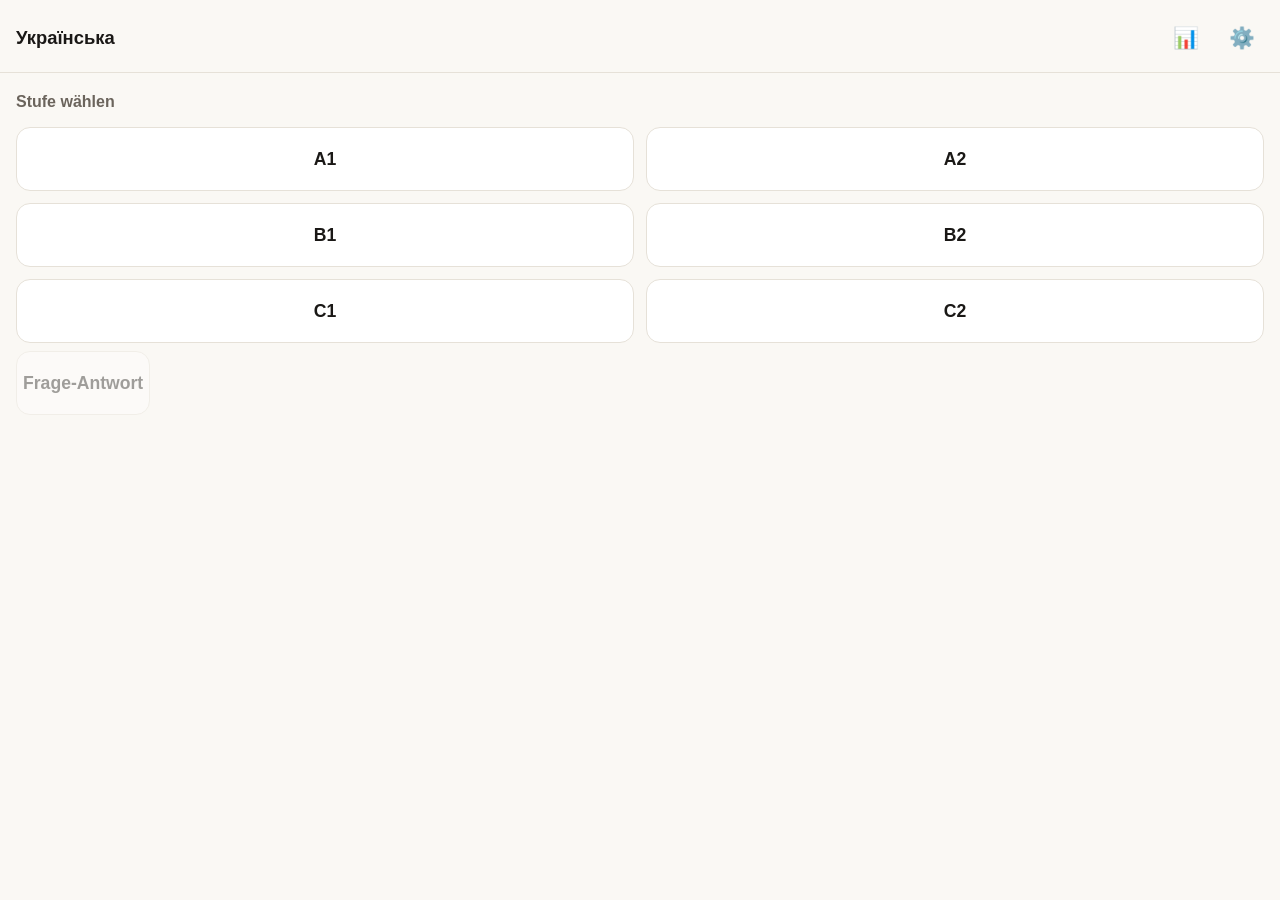
==== index.html @ b8b54b10 "Implement SPEC.md v1: PWA shell, reader, quiz, stats, sync, and 2 A1 texts Vanilla ES-module app per" ====
<!doctype html>
<html lang="de">
<head>
  <meta charset="utf-8" />
  <meta name="viewport" content="width=device-width, initial-scale=1, viewport-fit=cover" />
  <title>Українська – Lese-App</title>
  <meta name="description" content="Ukrainisch lesen und lernen lernen: Texte, Vokabel-Overlay und Statistik." />
  <link rel="manifest" href="manifest.webmanifest" />
  <link rel="icon" href="icons/icon.svg" type="image/svg+xml" />
  <link rel="apple-touch-icon" href="icons/icon-180.png" />
  <meta name="theme-color" media="(prefers-color-scheme: light)" content="#faf8f4" />
  <meta name="theme-color" media="(prefers-color-scheme: dark)" content="#1a1816" />
  <link rel="stylesheet" href="styles.css" />
</head>
<body>
  <div id="app"></div>
  <script type="module" src="js/app.js"></script>
</body>
</html>
---- styles.css ----
:root {
  --bg: #faf8f4;
  --surface: #ffffff;
  --text: #1a1816;
  --text-muted: #6b645c;
  --accent: #2f6b4f;
  --accent-contrast: #ffffff;
  --border: #e6e1d8;
  --wrong: #b3453c;
  --correct: #2f6b4f;
  --font-serif: "Iowan Old Style", "Palatino Linotype", Georgia, "Times New Roman", serif;
  --font-sans: -apple-system, BlinkMacSystemFont, "Segoe UI", Roboto, sans-serif;
}

@media (prefers-color-scheme: dark) {
  :root {
    --bg: #1a1816;
    --surface: #24211e;
    --text: #f0ece4;
    --text-muted: #a89f92;
    --accent: #5fae86;
    --accent-contrast: #0e1a14;
    --border: #3a3530;
    --wrong: #e08279;
    --correct: #5fae86;
  }
}

* { box-sizing: border-box; }

html, body {
  margin: 0;
  height: 100%;
  background: var(--bg);
  color: var(--text);
  font-family: var(--font-sans);
  -webkit-tap-highlight-color: transparent;
}

#app {
  min-height: 100dvh;
  display: flex;
  flex-direction: column;
  padding-bottom: env(safe-area-inset-bottom);
}

.topbar {
  display: flex;
  align-items: center;
  gap: 12px;
  padding: 16px calc(16px + env(safe-area-inset-left)) 12px calc(16px + env(safe-area-inset-right));
  border-bottom: 1px solid var(--border);
}
.topbar h1 { font-size: 1.15rem; margin: 0; flex: 1; }

.icon-btn {
  background: none;
  border: none;
  font-size: 1.3rem;
  padding: 8px;
  min-width: 44px;
  min-height: 44px;
  cursor: pointer;
  color: var(--text);
}

main {
  flex: 1;
  padding: 16px calc(16px + env(safe-area-inset-right)) 24px calc(16px + env(safe-area-inset-left));
}

h2 { font-size: 1rem; color: var(--text-muted); font-weight: 600; margin: 4px 0 16px; }

.level-grid {
  display: grid;
  grid-template-columns: repeat(2, 1fr);
  gap: 12px;
}
.level-btn, .menu-btn {
  min-height: 64px;
  border-radius: 14px;
  border: 1px solid var(--border);
  background: var(--surface);
  color: var(--text);
  font-size: 1.1rem;
  font-weight: 600;
  cursor: pointer;
}
.menu-btn { grid-column: 1 / -1; margin-top: 8px; }
.menu-btn:disabled { opacity: 0.4; cursor: default; }

.toggle {
  display: flex;
  align-items: center;
  gap: 8px;
  margin-bottom: 16px;
  color: var(--text-muted);
}
.toggle input { width: 20px; height: 20px; }

.chip-grid { display: flex; flex-wrap: wrap; gap: 10px; }
.chip {
  min-height: 44px;
  padding: 0 18px;
  border-radius: 22px;
  border: 1px solid var(--border);
  background: var(--surface);
  color: var(--text);
  font-size: 1rem;
  cursor: pointer;
}
.empty { color: var(--text-muted); }

.reader-text {
  font-family: var(--font-serif);
  font-size: 1.25rem;
  line-height: 2.1;
}
.reader-text p { margin: 0 0 1em; }

.token {
  position: relative;
  cursor: pointer;
  border-bottom: 1.5px dotted var(--accent);
  padding: 2px 1px;
}
.token-open { background: color-mix(in srgb, var(--accent) 12%, transparent); border-radius: 4px; }

.token-overlay {
  position: absolute;
  left: 0;
  bottom: 100%;
  margin-bottom: 6px;
  background: var(--surface);
  border: 1px solid var(--border);
  border-radius: 10px;
  padding: 8px 12px;
  min-width: 160px;
  box-shadow: 0 4px 16px rgba(0,0,0,0.15);
  font-family: var(--font-sans);
  font-size: 0.85rem;
  display: flex;
  flex-direction: column;
  gap: 2px;
  z-index: 10;
  white-space: normal;
}
.ov-accent { font-family: var(--font-serif); font-size: 1rem; color: var(--accent); }
.ov-gloss { font-weight: 600; }
.ov-morph { color: var(--text-muted); font-size: 0.78rem; }

.reader-footer {
  position: sticky;
  bottom: 0;
  padding: 12px 16px calc(12px + env(safe-area-inset-bottom));
  background: var(--bg);
  border-top: 1px solid var(--border);
}

.primary-btn {
  width: 100%;
  min-height: 50px;
  border-radius: 12px;
  border: none;
  background: var(--accent);
  color: var(--accent-contrast);
  font-size: 1.05rem;
  font-weight: 600;
  cursor: pointer;
}
.secondary-btn {
  width: 100%;
  min-height: 50px;
  border-radius: 12px;
  border: 1px solid var(--border);
  background: var(--surface);
  color: var(--text);
  font-size: 1rem;
  cursor: pointer;
  margin-bottom: 12px;
}

.quiz-prompt { margin-bottom: 20px; }
.quiz-counter { color: var(--text-muted); font-size: 0.85rem; margin-bottom: 12px; }
.quiz-options { display: flex; flex-direction: column; gap: 10px; }
.quiz-option {
  min-height: 50px;
  border-radius: 12px;
  border: 1px solid var(--border);
  background: var(--surface);
  color: var(--text);
  font-size: 1rem;
  cursor: pointer;
  padding: 0 16px;
  text-align: left;
}
.quiz-option.correct { border-color: var(--correct); background: color-mix(in srgb, var(--correct) 15%, var(--surface)); }
.quiz-option.wrong { border-color: var(--wrong); background: color-mix(in srgb, var(--wrong) 15%, var(--surface)); }

.result p { font-size: 1.1rem; }
.result .hint { color: var(--text-muted); font-size: 0.9rem; }

.level-tabs { display: flex; gap: 6px; flex-wrap: wrap; margin-bottom: 16px; }
.tab {
  min-height: 40px;
  padding: 0 14px;
  border-radius: 10px;
  border: 1px solid var(--border);
  background: var(--surface);
  color: var(--text-muted);
  cursor: pointer;
}
.tab.active { color: var(--accent-contrast); background: var(--accent); border-color: var(--accent); }

.chart { margin-bottom: 24px; }
.chart h3 { font-size: 0.9rem; color: var(--text-muted); margin: 0 0 8px; }
.chart-scroll { overflow-x: auto; }
.chart-svg { display: block; }
.chart-line { fill: none; stroke: var(--accent); stroke-width: 2; }
.chart-dot { fill: var(--accent); }
.stats-empty { color: var(--text-muted); }

.settings label { display: block; margin-bottom: 16px; font-size: 0.9rem; color: var(--text-muted); }
.settings input[type="text"], .settings input[type="password"] {
  display: block;
  width: 100%;
  min-height: 44px;
  margin-top: 6px;
  padding: 0 12px;
  border-radius: 10px;
  border: 1px solid var(--border);
  background: var(--surface);
  color: var(--text);
  font-size: 1rem;
}
.settings h2 { margin-top: 24px; }
.settings .hint { color: var(--text-muted); font-size: 0.85rem; }
.settings .error { color: var(--wrong); font-size: 0.85rem; }
.file-label { cursor: pointer; }

.update-banner {
  position: fixed;
  bottom: 16px;
  left: 50%;
  transform: translateX(-50%);
  background: var(--accent);
  color: var(--accent-contrast);
  padding: 10px 20px;
  border-radius: 999px;
  font-size: 0.9rem;
  cursor: pointer;
  box-shadow: 0 4px 16px rgba(0,0,0,0.2);
}
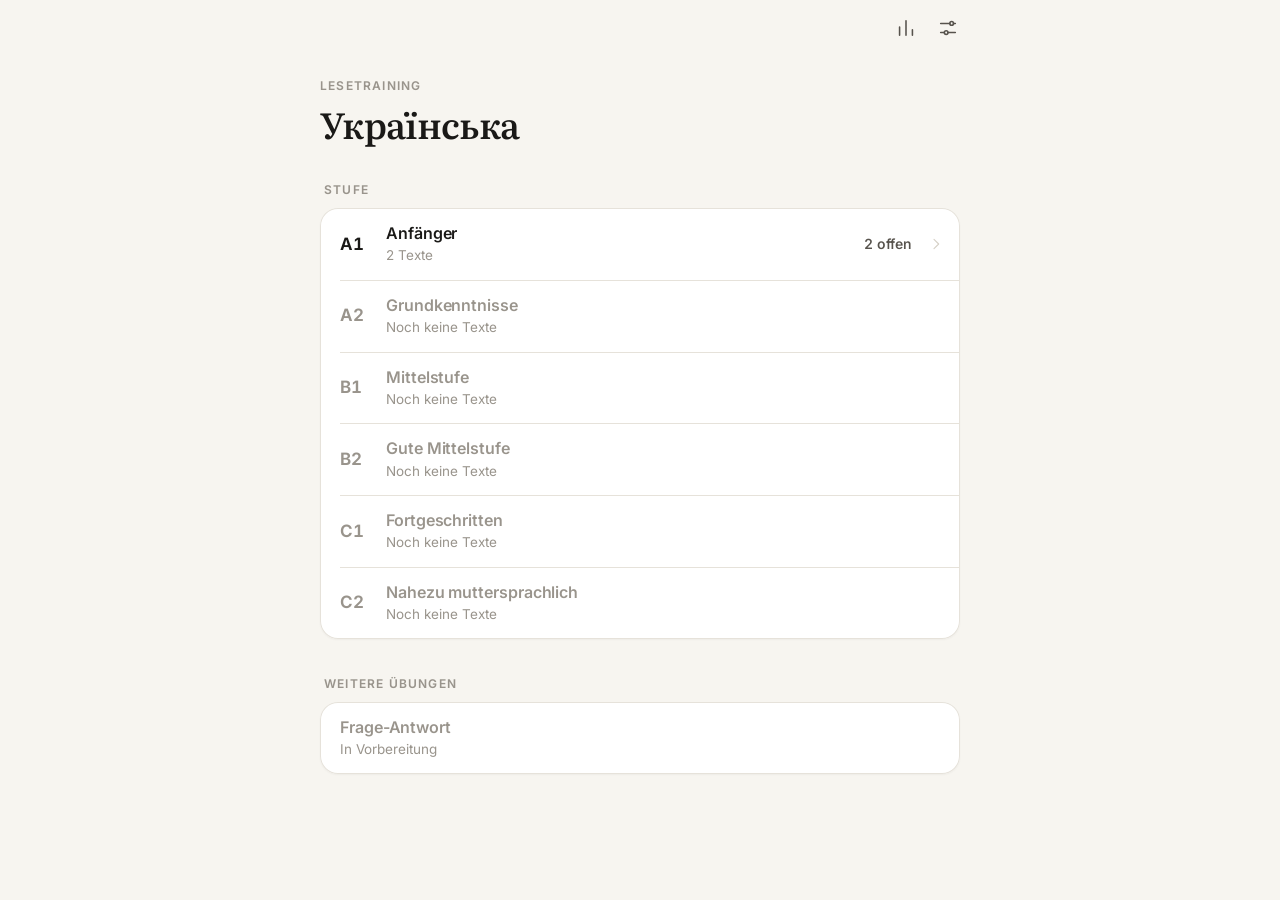
==== commit 3d1e7fc0: "Redesign UI (light, typographic), single-page quiz, pause instead of abort Design: light-only palett" ====
--- a/index.html
+++ b/index.html
@@ -1,16 +1,22 @@
 <!doctype html>
 <html lang="de">
 <head>
-  <meta charset="utf-8" />
-  <meta name="viewport" content="width=device-width, initial-scale=1, viewport-fit=cover" />
-  <title>Українська – Lese-App</title>
-  <meta name="description" content="Ukrainisch lesen und lernen lernen: Texte, Vokabel-Overlay und Statistik." />
-  <link rel="manifest" href="manifest.webmanifest" />
-  <link rel="icon" href="icons/icon.svg" type="image/svg+xml" />
-  <link rel="apple-touch-icon" href="icons/icon-180.png" />
-  <meta name="theme-color" media="(prefers-color-scheme: light)" content="#faf8f4" />
-  <meta name="theme-color" media="(prefers-color-scheme: dark)" content="#1a1816" />
-  <link rel="stylesheet" href="styles.css" />
+  <meta charset="utf-8">
+  <meta name="viewport" content="width=device-width, initial-scale=1, viewport-fit=cover">
+  <title>Українська · Lesetraining</title>
+  <meta name="description" content="Ukrainisch lesen: Texte mit Wortinformationen, Verständniskontrolle und Statistik.">
+  <meta name="theme-color" content="#f7f5f0">
+  <meta name="color-scheme" content="light">
+  <meta name="apple-mobile-web-app-capable" content="yes">
+  <meta name="mobile-web-app-capable" content="yes">
+  <meta name="apple-mobile-web-app-title" content="Українська">
+  <meta name="apple-mobile-web-app-status-bar-style" content="default">
+  <link rel="manifest" href="manifest.webmanifest">
+  <link rel="icon" type="image/png" sizes="192x192" href="icons/icon-192.png">
+  <link rel="apple-touch-icon" href="icons/icon-180.png">
+  <link rel="preload" href="fonts/literata-latin-opsz-normal.woff2" as="font" type="font/woff2" crossorigin>
+  <link rel="preload" href="fonts/literata-cyrillic-opsz-normal.woff2" as="font" type="font/woff2" crossorigin>
+  <link rel="stylesheet" href="styles.css">
 </head>
 <body>
   <div id="app"></div>
--- a/styles.css
+++ b/styles.css
@@ -1,253 +1,712 @@
+/* Schriften (lokal, OFL): Literata für ukrainischen Text, Inter als UI-Fallback außerhalb von Apple-Geräten. */
+@font-face {
+  font-family: "LiterataVF";
+  font-style: normal;
+  font-weight: 200 900;
+  font-display: swap;
+  src: url(fonts/literata-latin-opsz-normal.woff2) format("woff2");
+  unicode-range: U+0000-00FF, U+0131, U+0152-0153, U+02BB-02BC, U+02C6, U+02DA, U+02DC, U+0304, U+0308, U+0329, U+2000-206F, U+20AC, U+2122, U+2191, U+2193, U+2212, U+2215, U+FEFF, U+FFFD;
+}
+@font-face {
+  font-family: "LiterataVF";
+  font-style: normal;
+  font-weight: 200 900;
+  font-display: swap;
+  src: url(fonts/literata-cyrillic-opsz-normal.woff2) format("woff2");
+  unicode-range: U+0301, U+0400-045F, U+0490-0491, U+04B0-04B1, U+2116;
+}
+@font-face {
+  font-family: "InterVF";
+  font-style: normal;
+  font-weight: 100 900;
+  font-display: swap;
+  src: url(fonts/inter-latin-wght-normal.woff2) format("woff2");
+  unicode-range: U+0000-00FF, U+0131, U+0152-0153, U+02BB-02BC, U+02C6, U+02DA, U+02DC, U+0304, U+0308, U+0329, U+2000-206F, U+20AC, U+2122, U+2191, U+2193, U+2212, U+2215, U+FEFF, U+FFFD;
+}
+@font-face {
+  font-family: "InterVF";
+  font-style: normal;
+  font-weight: 100 900;
+  font-display: swap;
+  src: url(fonts/inter-cyrillic-wght-normal.woff2) format("woff2");
+  unicode-range: U+0301, U+0400-045F, U+0490-0491, U+04B0-04B1, U+2116;
+}
+
 :root {
-  --bg: #faf8f4;
+  color-scheme: light;
+
+  --bg: #f7f5f0;
   --surface: #ffffff;
-  --text: #1a1816;
-  --text-muted: #6b645c;
-  --accent: #2f6b4f;
-  --accent-contrast: #ffffff;
-  --border: #e6e1d8;
-  --wrong: #b3453c;
-  --correct: #2f6b4f;
-  --font-serif: "Iowan Old Style", "Palatino Linotype", Georgia, "Times New Roman", serif;
-  --font-sans: -apple-system, BlinkMacSystemFont, "Segoe UI", Roboto, sans-serif;
-}
-
-@media (prefers-color-scheme: dark) {
-  :root {
-    --bg: #1a1816;
-    --surface: #24211e;
-    --text: #f0ece4;
-    --text-muted: #a89f92;
-    --accent: #5fae86;
-    --accent-contrast: #0e1a14;
-    --border: #3a3530;
-    --wrong: #e08279;
-    --correct: #5fae86;
-  }
-}
-
-* { box-sizing: border-box; }
-
-html, body {
+  --surface-2: #efece6;
+  --ink: #1a1917;
+  --ink-2: #57534d;
+  --ink-3: #99948c;
+  --line: #e6e2da;
+  --line-2: #d6d1c7;
+
+  --accent: #2b4c7e;
+  --accent-tint: rgba(43, 76, 126, 0.1);
+  --accent-mark: rgba(43, 76, 126, 0.42);
+
+  --correct: #2d6e45;
+  --correct-soft: #e9f3ec;
+  --wrong: #ad3a2f;
+  --wrong-soft: #f9ebe9;
+
+  --r-lg: 18px;
+  --r: 14px;
+  --r-sm: 10px;
+
+  --shadow-1: 0 1px 2px rgba(26, 25, 23, 0.04);
+  --shadow-2: 0 1px 2px rgba(26, 25, 23, 0.04), 0 6px 20px -8px rgba(26, 25, 23, 0.1);
+  --shadow-pop: 0 20px 44px -14px rgba(26, 25, 23, 0.26), 0 4px 12px -4px rgba(26, 25, 23, 0.1);
+
+  --serif: "LiterataVF", "Iowan Old Style", "Charter", Georgia, serif;
+  --sans: -apple-system, BlinkMacSystemFont, "InterVF", "Segoe UI", system-ui, sans-serif;
+
+  --gutter: max(20px, env(safe-area-inset-left));
+  --ease: cubic-bezier(0.2, 0.7, 0.2, 1);
+}
+
+*, *::before, *::after { box-sizing: border-box; }
+[hidden] { display: none !important; }
+
+html {
+  background: var(--bg);
+  -webkit-text-size-adjust: 100%;
+}
+
+body {
   margin: 0;
-  height: 100%;
+  min-height: 100dvh;
   background: var(--bg);
-  color: var(--text);
-  font-family: var(--font-sans);
+  color: var(--ink);
+  font-family: var(--sans);
+  font-size: 16px;
+  line-height: 1.45;
+  -webkit-font-smoothing: antialiased;
+  -moz-osx-font-smoothing: grayscale;
+  text-rendering: optimizeLegibility;
   -webkit-tap-highlight-color: transparent;
 }
 
-#app {
-  min-height: 100dvh;
-  display: flex;
-  flex-direction: column;
-  padding-bottom: env(safe-area-inset-bottom);
-}
-
-.topbar {
-  display: flex;
-  align-items: center;
-  gap: 12px;
-  padding: 16px calc(16px + env(safe-area-inset-left)) 12px calc(16px + env(safe-area-inset-right));
-  border-bottom: 1px solid var(--border);
-}
-.topbar h1 { font-size: 1.15rem; margin: 0; flex: 1; }
+button, input { font: inherit; color: inherit; }
+button { cursor: pointer; background: none; border: 0; padding: 0; touch-action: manipulation; }
+button:disabled { cursor: default; }
+:focus-visible { outline: 2px solid var(--accent); outline-offset: 2px; border-radius: 6px; }
+
+[lang="uk"] { font-family: var(--serif); }
+
+/* ---------- Grundgerüst ---------- */
+
+#app { min-height: 100dvh; display: flex; flex-direction: column; }
+
+.bar {
+  position: sticky;
+  top: 0;
+  z-index: 50;
+  padding-top: env(safe-area-inset-top);
+  background: rgba(247, 245, 240, 0.86);
+  -webkit-backdrop-filter: saturate(170%) blur(16px);
+  backdrop-filter: saturate(170%) blur(16px);
+  border-bottom: 1px solid transparent;
+  transition: border-color 0.2s ease;
+}
+.bar.is-scrolled { border-bottom-color: var(--line); }
+.bar-inner {
+  max-width: 680px;
+  margin: 0 auto;
+  height: 56px;
+  padding: 0 calc(var(--gutter) - 8px);
+  display: flex;
+  align-items: center;
+  justify-content: space-between;
+  gap: 8px;
+}
+.bar-side { display: flex; align-items: center; gap: 2px; min-width: 40px; }
+.bar-eyebrow {
+  padding-left: 8px;
+  font-size: 13px;
+  font-weight: 560;
+  letter-spacing: 0.02em;
+  color: var(--ink-3);
+  white-space: nowrap;
+  overflow: hidden;
+  text-overflow: ellipsis;
+}
+.bar-eyebrow [lang="uk"] { font-family: var(--sans); }
+
+.screen {
+  flex: 1;
+  width: 100%;
+  max-width: 680px;
+  margin: 0 auto;
+  padding: 8px var(--gutter) calc(40px + env(safe-area-inset-bottom));
+  animation: enter 0.28s var(--ease) both;
+}
+.screen.has-dock { padding-bottom: 24px; }
+
+@keyframes enter {
+  from { opacity: 0; transform: translateY(6px); }
+  to { opacity: 1; transform: none; }
+}
+
+/* ---------- Typografie ---------- */
+
+.page-head { margin: 12px 0 28px; }
+.eyebrow {
+  margin: 0 0 10px;
+  font-size: 12px;
+  font-weight: 620;
+  letter-spacing: 0.1em;
+  text-transform: uppercase;
+  color: var(--ink-3);
+}
+.eyebrow [lang="uk"] { font-family: var(--sans); text-transform: none; letter-spacing: 0.02em; }
+.page-title {
+  margin: 0;
+  font-family: var(--serif);
+  font-size: 36px;
+  line-height: 1.12;
+  font-weight: 560;
+  letter-spacing: -0.018em;
+}
+.page-sub {
+  margin: 10px 0 0;
+  font-size: 15.5px;
+  color: var(--ink-2);
+  max-width: 34em;
+}
+
+.label {
+  margin: 36px 4px 10px;
+  font-size: 12px;
+  font-weight: 620;
+  letter-spacing: 0.1em;
+  text-transform: uppercase;
+  color: var(--ink-3);
+}
+.label:first-child { margin-top: 0; }
+
+/* ---------- Bedienelemente ---------- */
 
 .icon-btn {
-  background: none;
-  border: none;
-  font-size: 1.3rem;
-  padding: 8px;
-  min-width: 44px;
-  min-height: 44px;
-  cursor: pointer;
-  color: var(--text);
-}
-
-main {
+  width: 40px;
+  height: 40px;
+  display: inline-flex;
+  align-items: center;
+  justify-content: center;
+  border-radius: 12px;
+  color: var(--ink-2);
+  transition: background-color 0.15s ease, color 0.15s ease;
+}
+.icon-btn svg { width: 22px; height: 22px; }
+.icon-btn:hover { background: var(--surface-2); color: var(--ink); }
+.icon-btn:active { background: var(--line); }
+
+.pill-btn {
+  height: 34px;
+  padding: 0 14px 0 11px;
+  display: inline-flex;
+  align-items: center;
+  gap: 7px;
+  border-radius: 999px;
+  background: var(--surface);
+  box-shadow: inset 0 0 0 1px var(--line-2), var(--shadow-1);
+  font-size: 14px;
+  font-weight: 560;
+  color: var(--ink-2);
+  transition: box-shadow 0.15s ease, color 0.15s ease;
+}
+.pill-btn svg { width: 14px; height: 14px; }
+.pill-btn:hover { color: var(--ink); box-shadow: inset 0 0 0 1px var(--ink-3), var(--shadow-1); }
+
+.btn {
+  width: 100%;
+  height: 54px;
+  padding: 0 24px;
+  display: inline-flex;
+  align-items: center;
+  justify-content: center;
+  gap: 8px;
+  border-radius: var(--r);
+  font-size: 16.5px;
+  font-weight: 600;
+  letter-spacing: -0.005em;
+  transition: background-color 0.15s ease, transform 0.1s ease, box-shadow 0.15s ease, opacity 0.15s ease;
+}
+.btn:active:not(:disabled) { transform: scale(0.985); }
+.btn-primary { background: var(--ink); color: #fff; box-shadow: 0 1px 2px rgba(26, 25, 23, 0.2); }
+.btn-primary:hover:not(:disabled) { background: #33312d; }
+.btn-primary:disabled { background: var(--line-2); color: #fff; box-shadow: none; }
+.btn-secondary { background: var(--surface); color: var(--ink); box-shadow: inset 0 0 0 1px var(--line-2), var(--shadow-1); }
+.btn-secondary:hover:not(:disabled) { box-shadow: inset 0 0 0 1px var(--ink-3), var(--shadow-1); }
+.btn-danger { background: var(--wrong); color: #fff; }
+.btn-danger:hover { background: #962f25; }
+.btn-auto { width: auto; }
+.btn svg { width: 15px; height: 15px; flex-shrink: 0; }
+
+.seg {
+  display: flex;
+  padding: 3px;
+  gap: 2px;
+  border-radius: 12px;
+  background: var(--surface-2);
+}
+.seg button {
   flex: 1;
-  padding: 16px calc(16px + env(safe-area-inset-right)) 24px calc(16px + env(safe-area-inset-left));
-}
-
-h2 { font-size: 1rem; color: var(--text-muted); font-weight: 600; margin: 4px 0 16px; }
-
-.level-grid {
-  display: grid;
-  grid-template-columns: repeat(2, 1fr);
-  gap: 12px;
-}
-.level-btn, .menu-btn {
-  min-height: 64px;
-  border-radius: 14px;
-  border: 1px solid var(--border);
-  background: var(--surface);
-  color: var(--text);
-  font-size: 1.1rem;
+  height: 36px;
+  padding: 0 12px;
+  border-radius: 9px;
+  font-size: 14.5px;
+  font-weight: 560;
+  color: var(--ink-2);
+  white-space: nowrap;
+  transition: background-color 0.18s ease, color 0.18s ease, box-shadow 0.18s ease;
+}
+.seg button:hover { color: var(--ink); }
+.seg button.is-active {
+  background: var(--surface);
+  color: var(--ink);
+  box-shadow: 0 1px 2px rgba(26, 25, 23, 0.08), 0 0 0 0.5px rgba(26, 25, 23, 0.05);
+}
+
+/* ---------- Listen ---------- */
+
+.group {
+  background: var(--surface);
+  border-radius: var(--r-lg);
+  box-shadow: inset 0 0 0 1px var(--line), var(--shadow-1);
+  overflow: hidden;
+}
+.row {
+  position: relative;
+  width: 100%;
+  min-height: 66px;
+  padding: 14px 16px 14px 20px;
+  display: flex;
+  align-items: center;
+  gap: 16px;
+  text-align: left;
+  transition: background-color 0.15s ease;
+}
+.row + .row::before {
+  content: "";
+  position: absolute;
+  top: 0;
+  left: 20px;
+  right: 0;
+  height: 1px;
+  background: var(--line);
+}
+button.row:hover:not(:disabled), label.row:hover { background: #fbfaf7; }
+button.row:active:not(:disabled), label.row:active { background: var(--surface-2); }
+.row:disabled { cursor: default; }
+.row:disabled .row-lead, .row:disabled .row-title { color: var(--ink-3); }
+
+.row-lead {
+  width: 30px;
+  flex-shrink: 0;
+  font-size: 17px;
+  font-weight: 650;
+  letter-spacing: -0.01em;
+  font-variant-numeric: tabular-nums;
+}
+.row-main { flex: 1; min-width: 0; display: flex; flex-direction: column; gap: 1px; }
+.row-title { font-size: 16px; font-weight: 580; letter-spacing: -0.005em; }
+.row-sub { font-size: 13.5px; color: var(--ink-3); }
+.row-trail { font-size: 14px; color: var(--ink-3); white-space: nowrap; font-variant-numeric: tabular-nums; }
+.row-trail.is-strong { color: var(--ink-2); font-weight: 560; }
+.row-chev { width: 16px; height: 16px; color: var(--line-2); flex-shrink: 0; }
+.row-danger .row-title { color: var(--wrong); }
+
+/* ---------- Themen ---------- */
+
+.chips { display: flex; flex-wrap: wrap; gap: 10px; }
+.chip {
+  height: 46px;
+  padding: 0 18px;
+  display: inline-flex;
+  align-items: center;
+  gap: 10px;
+  border-radius: 999px;
+  background: var(--surface);
+  box-shadow: inset 0 0 0 1px var(--line), var(--shadow-1);
+  font-family: var(--serif);
+  font-size: 17px;
+  font-weight: 480;
+  transition: box-shadow 0.15s ease, transform 0.1s ease;
+}
+.chip:hover { box-shadow: inset 0 0 0 1px var(--ink-3), var(--shadow-2); }
+.chip:active { transform: scale(0.98); }
+.chip-count {
+  font-family: var(--sans);
+  font-size: 12.5px;
   font-weight: 600;
-  cursor: pointer;
-}
-.menu-btn { grid-column: 1 / -1; margin-top: 8px; }
-.menu-btn:disabled { opacity: 0.4; cursor: default; }
-
-.toggle {
-  display: flex;
-  align-items: center;
-  gap: 8px;
-  margin-bottom: 16px;
-  color: var(--text-muted);
-}
-.toggle input { width: 20px; height: 20px; }
-
-.chip-grid { display: flex; flex-wrap: wrap; gap: 10px; }
-.chip {
-  min-height: 44px;
-  padding: 0 18px;
-  border-radius: 22px;
-  border: 1px solid var(--border);
-  background: var(--surface);
-  color: var(--text);
-  font-size: 1rem;
-  cursor: pointer;
-}
-.empty { color: var(--text-muted); }
+  color: var(--ink-3);
+  font-variant-numeric: tabular-nums;
+}
+
+.empty {
+  padding: 44px 24px;
+  text-align: center;
+  border-radius: var(--r-lg);
+  box-shadow: inset 0 0 0 1px var(--line);
+}
+.empty-title { margin: 0; font-family: var(--serif); font-size: 19px; font-weight: 500; color: var(--ink-2); }
+.empty-sub { margin: 6px 0 0; font-size: 14px; color: var(--ink-3); }
+
+/* ---------- Lesen ---------- */
+
+.reader-head { margin: 12px 0 30px; }
+.reader-title {
+  margin: 0;
+  font-family: var(--serif);
+  font-size: 34px;
+  line-height: 1.15;
+  font-weight: 560;
+  letter-spacing: -0.015em;
+}
+.reader-meta { margin: 10px 0 0; font-size: 14px; color: var(--ink-3); }
 
 .reader-text {
-  font-family: var(--font-serif);
-  font-size: 1.25rem;
-  line-height: 2.1;
-}
-.reader-text p { margin: 0 0 1em; }
+  font-family: var(--serif);
+  font-size: 21px;
+  line-height: 1.78;
+  font-weight: 400;
+  color: var(--ink);
+  text-wrap: pretty;
+  hanging-punctuation: first;
+}
+.reader-text p { margin: 0 0 1.05em; }
+.reader-text p:last-child { margin-bottom: 0; }
 
 .token {
   position: relative;
   cursor: pointer;
-  border-bottom: 1.5px dotted var(--accent);
-  padding: 2px 1px;
-}
-.token-open { background: color-mix(in srgb, var(--accent) 12%, transparent); border-radius: 4px; }
-
-.token-overlay {
+  border-radius: 5px;
+  padding: 0.04em 0.08em;
+  margin: 0 -0.08em;
+  -webkit-user-select: none;
+  user-select: none;
+  -webkit-touch-callout: none;
+  text-decoration-line: none;
+  text-decoration-thickness: 1.5px;
+  text-underline-offset: 0.3em;
+  text-decoration-color: var(--accent-mark);
+  transition: background-color 0.15s ease;
+}
+@media (hover: hover) {
+  .token:hover { background: rgba(43, 76, 126, 0.06); }
+}
+.token.is-seen { text-decoration-line: underline; }
+.token.is-open { background: var(--accent-tint); text-decoration-line: none; }
+
+.pop {
   position: absolute;
-  left: 0;
-  bottom: 100%;
-  margin-bottom: 6px;
-  background: var(--surface);
-  border: 1px solid var(--border);
-  border-radius: 10px;
-  padding: 8px 12px;
-  min-width: 160px;
-  box-shadow: 0 4px 16px rgba(0,0,0,0.15);
-  font-family: var(--font-sans);
-  font-size: 0.85rem;
+  display: block;
+  width: max-content;
+  min-width: 150px;
+  max-width: min(270px, calc(100vw - 24px));
+  padding: 12px 15px 13px;
+  border-radius: var(--r);
+  background: var(--surface);
+  box-shadow: var(--shadow-pop), 0 0 0 1px rgba(26, 25, 23, 0.06);
+  font-family: var(--sans);
+  font-size: 15px;
+  line-height: 1.3;
+  font-weight: 400;
+  color: var(--ink);
+  text-align: left;
+  white-space: normal;
+  cursor: default;
+  animation: pop-in 0.16s var(--ease) both;
+}
+.pop::after {
+  content: "";
+  position: absolute;
+  left: calc(var(--arrow-x, 24px) - 6px);
+  width: 12px;
+  height: 12px;
+  background: var(--surface);
+  transform: rotate(45deg);
+}
+.pop.is-above::after { bottom: -6px; box-shadow: 1px 1px 0 0 rgba(26, 25, 23, 0.06); }
+.pop.is-below::after { top: -6px; box-shadow: -1px -1px 0 0 rgba(26, 25, 23, 0.06); }
+.pop > span { display: block; position: relative; z-index: 1; }
+.pop-form { font-family: var(--serif); font-size: 21px; font-weight: 500; letter-spacing: -0.005em; }
+.pop-gloss { margin-top: 3px; font-size: 15.5px; font-weight: 600; }
+.pop-gram {
+  margin-top: 8px;
+  padding-top: 8px;
+  border-top: 1px solid var(--line);
+  font-size: 12.5px;
+  font-weight: 520;
+  letter-spacing: 0.02em;
+  color: var(--ink-3);
+}
+@keyframes pop-in {
+  from { opacity: 0; transform: translateY(3px) scale(0.98); }
+  to { opacity: 1; transform: none; }
+}
+
+.paused {
+  min-height: 52vh;
   display: flex;
   flex-direction: column;
-  gap: 2px;
-  z-index: 10;
-  white-space: normal;
-}
-.ov-accent { font-family: var(--font-serif); font-size: 1rem; color: var(--accent); }
-.ov-gloss { font-weight: 600; }
-.ov-morph { color: var(--text-muted); font-size: 0.78rem; }
-
-.reader-footer {
+  align-items: center;
+  justify-content: center;
+  text-align: center;
+  animation: enter 0.25s var(--ease) both;
+}
+.paused-mark {
+  width: 56px;
+  height: 56px;
+  margin-bottom: 20px;
+  display: flex;
+  align-items: center;
+  justify-content: center;
+  gap: 6px;
+  border-radius: 50%;
+  background: var(--surface);
+  box-shadow: inset 0 0 0 1px var(--line), var(--shadow-2);
+}
+.paused-mark span { width: 4px; height: 18px; border-radius: 2px; background: var(--ink); }
+.paused-title { margin: 0; font-family: var(--serif); font-size: 28px; font-weight: 560; letter-spacing: -0.012em; }
+.paused-sub { margin: 8px 0 28px; font-size: 15px; color: var(--ink-3); }
+
+/* ---------- Leiste unten ---------- */
+
+.dock {
   position: sticky;
   bottom: 0;
-  padding: 12px 16px calc(12px + env(safe-area-inset-bottom));
-  background: var(--bg);
-  border-top: 1px solid var(--border);
-}
-
-.primary-btn {
+  z-index: 40;
+  padding: 12px 0 calc(12px + env(safe-area-inset-bottom));
+  background: rgba(247, 245, 240, 0.88);
+  -webkit-backdrop-filter: saturate(170%) blur(16px);
+  backdrop-filter: saturate(170%) blur(16px);
+  border-top: 1px solid var(--line);
+}
+.dock-inner {
+  max-width: 680px;
+  margin: 0 auto;
+  padding: 0 var(--gutter);
+  display: flex;
+  align-items: center;
+  gap: 16px;
+}
+.dock-status { flex: 1; min-width: 0; display: flex; flex-direction: column; gap: 6px; }
+.dock-text { font-size: 14px; color: var(--ink-2); font-variant-numeric: tabular-nums; }
+.dots { display: flex; gap: 5px; }
+.dots i { width: 18px; height: 4px; border-radius: 2px; background: var(--line-2); transition: background-color 0.2s ease; }
+.dots i.is-on { background: var(--ink); }
+
+/* ---------- Kontrolle ---------- */
+
+.q { padding: 26px 0 28px; }
+.q + .q { border-top: 1px solid var(--line); }
+.q-num {
+  margin: 0 0 8px;
+  font-size: 12px;
+  font-weight: 620;
+  letter-spacing: 0.1em;
+  text-transform: uppercase;
+  color: var(--ink-3);
+}
+.q-text {
+  margin: 0 0 18px;
+  font-family: var(--serif);
+  font-size: 22px;
+  line-height: 1.5;
+  font-weight: 500;
+  letter-spacing: -0.005em;
+}
+.answers { display: grid; grid-template-columns: 1fr 1fr; gap: 10px; }
+.answer {
+  min-height: 58px;
+  padding: 10px 14px 10px 12px;
+  display: flex;
+  align-items: center;
+  gap: 12px;
+  border-radius: var(--r);
+  background: var(--surface);
+  box-shadow: inset 0 0 0 1px var(--line), var(--shadow-1);
+  text-align: left;
+  font-family: var(--serif);
+  font-size: 17.5px;
+  line-height: 1.3;
+  transition: box-shadow 0.15s ease, background-color 0.15s ease, opacity 0.2s ease;
+}
+.answer:hover:not(:disabled) { box-shadow: inset 0 0 0 1px var(--ink-3), var(--shadow-2); }
+.answer-key {
+  flex-shrink: 0;
+  width: 24px;
+  height: 24px;
+  display: inline-flex;
+  align-items: center;
+  justify-content: center;
+  border-radius: 7px;
+  background: var(--surface-2);
+  font-family: var(--sans);
+  font-size: 12px;
+  font-weight: 650;
+  color: var(--ink-2);
+  transition: background-color 0.15s ease, color 0.15s ease;
+}
+.answer.is-correct { background: var(--correct-soft); box-shadow: inset 0 0 0 2px var(--correct); }
+.answer.is-correct .answer-key { background: var(--correct); color: #fff; }
+.answer.is-wrong { background: var(--wrong-soft); box-shadow: inset 0 0 0 2px var(--wrong); }
+.answer.is-wrong .answer-key { background: var(--wrong); color: #fff; }
+.q.is-done .answer:not(.is-correct):not(.is-wrong) { opacity: 0.45; box-shadow: inset 0 0 0 1px var(--line); }
+
+/* ---------- Auswertung ---------- */
+
+.result { padding-top: 28px; text-align: center; }
+.score {
+  margin: 6px 0 0;
+  font-family: var(--serif);
+  font-size: 96px;
+  line-height: 1;
+  font-weight: 500;
+  letter-spacing: -0.03em;
+  font-variant-numeric: lining-nums;
+}
+.score small { font-size: 40px; color: var(--ink-3); letter-spacing: 0; margin-left: 6px; }
+.score-caption { margin: 14px 0 36px; font-size: 16px; color: var(--ink-2); }
+.result .group { text-align: left; }
+.kv { min-height: 56px; }
+.kv .row-title { font-weight: 500; color: var(--ink-2); }
+.kv .row-trail { color: var(--ink); font-weight: 600; font-size: 16px; }
+.note { margin: 16px 4px 0; font-size: 13.5px; color: var(--ink-3); text-align: center; }
+.result .btn { margin-top: 28px; }
+
+/* ---------- Statistik ---------- */
+
+.levels { margin-bottom: 24px; }
+.metric {
+  margin-bottom: 12px;
+  padding: 18px 18px 14px 20px;
+  border-radius: var(--r-lg);
+  background: var(--surface);
+  box-shadow: inset 0 0 0 1px var(--line), var(--shadow-1);
+}
+.metric-head { display: flex; align-items: baseline; justify-content: space-between; gap: 12px; }
+.metric-name { font-size: 14px; font-weight: 600; color: var(--ink-2); }
+.metric-value { font-family: var(--serif); font-size: 28px; font-weight: 520; letter-spacing: -0.015em; font-variant-numeric: lining-nums tabular-nums; }
+.metric-unit { margin-left: 4px; font-family: var(--sans); font-size: 13px; font-weight: 500; color: var(--ink-3); letter-spacing: 0; }
+.metric-sub { margin-top: 2px; font-size: 12.5px; color: var(--ink-3); }
+.chart { display: block; width: 100%; height: 88px; margin-top: 12px; overflow: visible; }
+.chart .grid { stroke: var(--line); stroke-width: 1; }
+.chart .axis { fill: var(--ink-3); font-family: var(--sans); font-size: 10.5px; font-variant-numeric: tabular-nums; }
+.chart .area { fill: rgba(43, 76, 126, 0.06); }
+.chart .line { fill: none; stroke: var(--accent); stroke-width: 1.75; stroke-linejoin: round; stroke-linecap: round; }
+.chart .dot { fill: var(--surface); stroke: var(--accent); stroke-width: 1.5; }
+.chart .dot-last { fill: var(--accent); stroke: var(--surface); stroke-width: 2; }
+.stats-count { margin: -8px 4px 16px; font-size: 14px; color: var(--ink-3); }
+
+/* ---------- Einstellungen ---------- */
+
+.status { display: flex; align-items: center; gap: 10px; padding: 16px 20px; font-size: 15px; }
+.status-dot { width: 8px; height: 8px; border-radius: 50%; background: var(--ink-3); flex-shrink: 0; }
+.status-dot.is-ok { background: var(--correct); }
+.status-dot.is-error { background: var(--wrong); }
+.status-text { color: var(--ink-2); }
+.status-text strong { color: var(--ink); font-weight: 600; }
+
+.field { position: relative; display: block; padding: 12px 20px 12px; cursor: text; }
+.field + .field::before, .status + .field::before {
+  content: "";
+  position: absolute;
+  top: 0;
+  left: 20px;
+  right: 0;
+  height: 1px;
+  background: var(--line);
+}
+.field-label { display: block; font-size: 12.5px; font-weight: 580; color: var(--ink-3); }
+.field input {
   width: 100%;
-  min-height: 50px;
-  border-radius: 12px;
-  border: none;
-  background: var(--accent);
-  color: var(--accent-contrast);
-  font-size: 1.05rem;
+  margin-top: 3px;
+  padding: 2px 0;
+  border: 0;
+  outline: none;
+  background: transparent;
+  font-size: 16px;
+  font-family: var(--sans);
+}
+.field input::placeholder { color: var(--line-2); }
+.field:focus-within .field-label { color: var(--accent); }
+.help { margin: 10px 6px 0; font-size: 13px; line-height: 1.5; color: var(--ink-3); }
+.help a { color: var(--ink-2); }
+.settings-actions { margin-top: 14px; }
+.file-row input[type="file"] { position: absolute; inset: 0; opacity: 0; cursor: pointer; }
+.file-row { cursor: pointer; }
+.error-text { color: var(--wrong); }
+
+/* ---------- Dialog & Hinweis ---------- */
+
+.backdrop {
+  position: fixed;
+  inset: 0;
+  z-index: 100;
+  display: flex;
+  align-items: center;
+  justify-content: center;
+  padding: 20px;
+  background: rgba(26, 25, 23, 0.26);
+  -webkit-backdrop-filter: blur(1.5px);
+  backdrop-filter: blur(1.5px);
+  animation: fade 0.18s ease both;
+}
+.dialog {
+  width: 100%;
+  max-width: 360px;
+  padding: 26px 22px 20px;
+  border-radius: 22px;
+  background: var(--surface);
+  box-shadow: var(--shadow-pop);
+  animation: dialog-in 0.22s var(--ease) both;
+}
+.dialog h3 { margin: 0; font-family: var(--serif); font-size: 22px; font-weight: 560; letter-spacing: -0.01em; }
+.dialog p { margin: 8px 0 22px; font-size: 15px; line-height: 1.5; color: var(--ink-2); }
+.dialog-actions { display: grid; grid-template-columns: 1fr 1fr; gap: 10px; }
+.dialog-actions .btn { height: 50px; }
+@keyframes fade { from { opacity: 0; } to { opacity: 1; } }
+@keyframes dialog-in { from { opacity: 0; transform: translateY(8px) scale(0.97); } to { opacity: 1; transform: none; } }
+
+.toast {
+  position: fixed;
+  left: 50%;
+  bottom: calc(20px + env(safe-area-inset-bottom));
+  z-index: 90;
+  transform: translateX(-50%);
+  display: flex;
+  align-items: center;
+  gap: 14px;
+  padding: 10px 10px 10px 18px;
+  border-radius: 999px;
+  background: var(--ink);
+  color: #fff;
+  font-size: 14px;
+  font-weight: 520;
+  white-space: nowrap;
+  box-shadow: var(--shadow-pop);
+  animation: fade 0.2s ease both;
+}
+.toast button {
+  height: 30px;
+  padding: 0 14px;
+  border-radius: 999px;
+  background: rgba(255, 255, 255, 0.14);
   font-weight: 600;
-  cursor: pointer;
-}
-.secondary-btn {
-  width: 100%;
-  min-height: 50px;
-  border-radius: 12px;
-  border: 1px solid var(--border);
-  background: var(--surface);
-  color: var(--text);
-  font-size: 1rem;
-  cursor: pointer;
-  margin-bottom: 12px;
-}
-
-.quiz-prompt { margin-bottom: 20px; }
-.quiz-counter { color: var(--text-muted); font-size: 0.85rem; margin-bottom: 12px; }
-.quiz-options { display: flex; flex-direction: column; gap: 10px; }
-.quiz-option {
-  min-height: 50px;
-  border-radius: 12px;
-  border: 1px solid var(--border);
-  background: var(--surface);
-  color: var(--text);
-  font-size: 1rem;
-  cursor: pointer;
-  padding: 0 16px;
-  text-align: left;
-}
-.quiz-option.correct { border-color: var(--correct); background: color-mix(in srgb, var(--correct) 15%, var(--surface)); }
-.quiz-option.wrong { border-color: var(--wrong); background: color-mix(in srgb, var(--wrong) 15%, var(--surface)); }
-
-.result p { font-size: 1.1rem; }
-.result .hint { color: var(--text-muted); font-size: 0.9rem; }
-
-.level-tabs { display: flex; gap: 6px; flex-wrap: wrap; margin-bottom: 16px; }
-.tab {
-  min-height: 40px;
-  padding: 0 14px;
-  border-radius: 10px;
-  border: 1px solid var(--border);
-  background: var(--surface);
-  color: var(--text-muted);
-  cursor: pointer;
-}
-.tab.active { color: var(--accent-contrast); background: var(--accent); border-color: var(--accent); }
-
-.chart { margin-bottom: 24px; }
-.chart h3 { font-size: 0.9rem; color: var(--text-muted); margin: 0 0 8px; }
-.chart-scroll { overflow-x: auto; }
-.chart-svg { display: block; }
-.chart-line { fill: none; stroke: var(--accent); stroke-width: 2; }
-.chart-dot { fill: var(--accent); }
-.stats-empty { color: var(--text-muted); }
-
-.settings label { display: block; margin-bottom: 16px; font-size: 0.9rem; color: var(--text-muted); }
-.settings input[type="text"], .settings input[type="password"] {
-  display: block;
-  width: 100%;
-  min-height: 44px;
-  margin-top: 6px;
-  padding: 0 12px;
-  border-radius: 10px;
-  border: 1px solid var(--border);
-  background: var(--surface);
-  color: var(--text);
-  font-size: 1rem;
-}
-.settings h2 { margin-top: 24px; }
-.settings .hint { color: var(--text-muted); font-size: 0.85rem; }
-.settings .error { color: var(--wrong); font-size: 0.85rem; }
-.file-label { cursor: pointer; }
-
-.update-banner {
-  position: fixed;
-  bottom: 16px;
-  left: 50%;
-  transform: translateX(-50%);
-  background: var(--accent);
-  color: var(--accent-contrast);
-  padding: 10px 20px;
-  border-radius: 999px;
-  font-size: 0.9rem;
-  cursor: pointer;
-  box-shadow: 0 4px 16px rgba(0,0,0,0.2);
-}
+}
+
+@media (prefers-reduced-motion: reduce) {
+  *, *::before, *::after { animation: none !important; transition: none !important; }
+}
+
+@media (max-width: 380px) {
+  .page-title, .reader-title { font-size: 31px; }
+  .reader-text { font-size: 20px; }
+  .answer { font-size: 16.5px; padding-left: 10px; gap: 10px; }
+}
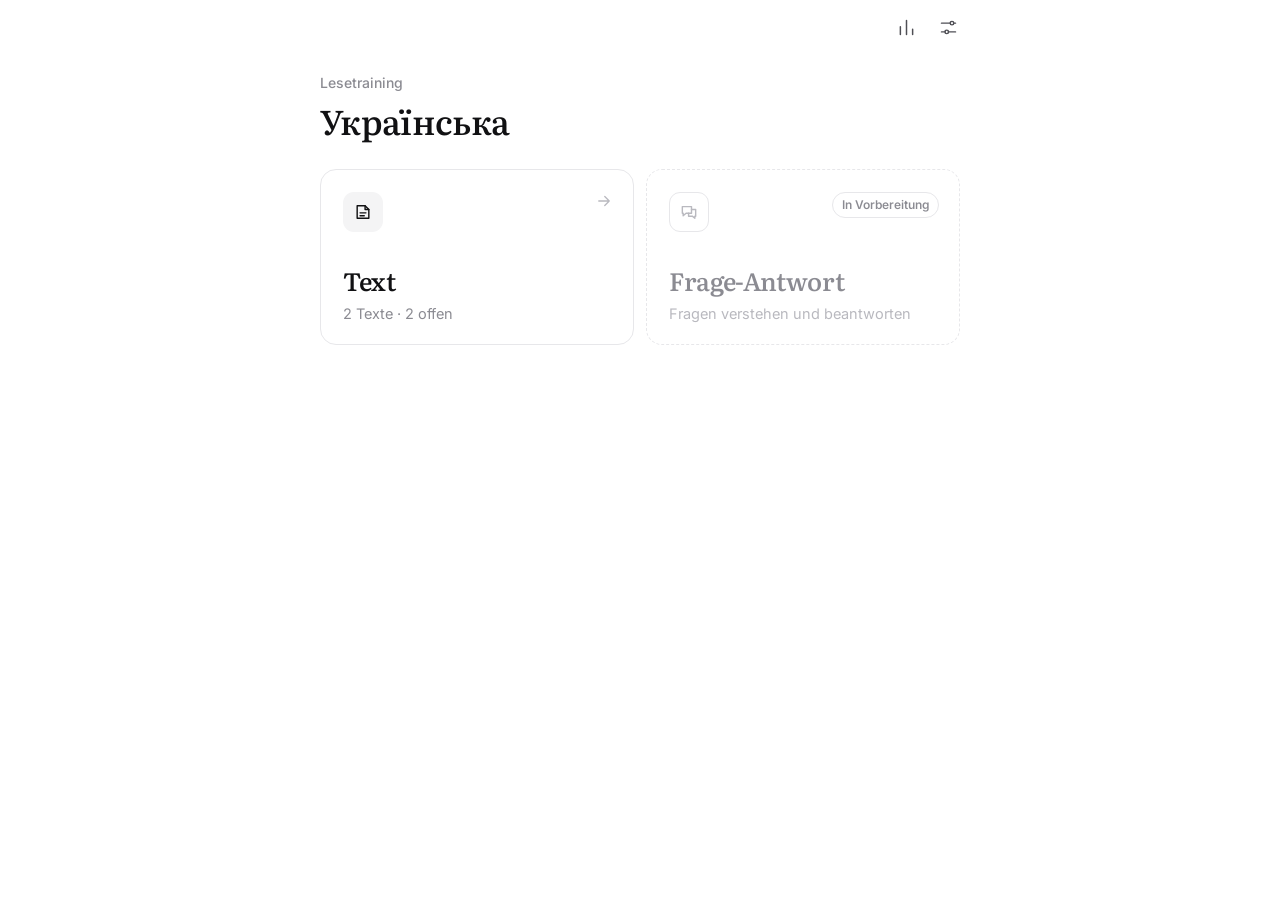
==== commit 6ec0f632: "Function selection start page, single word popover, neutral light/dark theme The start page now only" ====
--- a/index.html
+++ b/index.html
@@ -5,8 +5,9 @@
   <meta name="viewport" content="width=device-width, initial-scale=1, viewport-fit=cover">
   <title>Українська · Lesetraining</title>
   <meta name="description" content="Ukrainisch lesen: Texte mit Wortinformationen, Verständniskontrolle und Statistik.">
-  <meta name="theme-color" content="#f7f5f0">
-  <meta name="color-scheme" content="light">
+  <meta name="theme-color" media="(prefers-color-scheme: light)" content="#ffffff">
+  <meta name="theme-color" media="(prefers-color-scheme: dark)" content="#0e0e10">
+  <meta name="color-scheme" content="light dark">
   <meta name="apple-mobile-web-app-capable" content="yes">
   <meta name="mobile-web-app-capable" content="yes">
   <meta name="apple-mobile-web-app-title" content="Українська">
--- a/styles.css
+++ b/styles.css
@@ -1,4 +1,4 @@
-/* Schriften (lokal, OFL): Literata für ukrainischen Text, Inter als UI-Fallback außerhalb von Apple-Geräten. */
+/* Schriften (lokal, OFL): Literata für ukrainischen Text und Titel, Inter als UI-Fallback außerhalb von Apple-Geräten. */
 @font-face {
   font-family: "LiterataVF";
   font-style: normal;
@@ -32,34 +32,45 @@
   unicode-range: U+0301, U+0400-045F, U+0490-0491, U+04B0-04B1, U+2116;
 }
 
+/* ---------- Farben ---------- */
+
 :root {
-  color-scheme: light;
-
-  --bg: #f7f5f0;
+  color-scheme: light dark;
+
+  --bg: #ffffff;
   --surface: #ffffff;
-  --surface-2: #efece6;
-  --ink: #1a1917;
-  --ink-2: #57534d;
-  --ink-3: #99948c;
-  --line: #e6e2da;
-  --line-2: #d6d1c7;
-
-  --accent: #2b4c7e;
-  --accent-tint: rgba(43, 76, 126, 0.1);
-  --accent-mark: rgba(43, 76, 126, 0.42);
-
-  --correct: #2d6e45;
-  --correct-soft: #e9f3ec;
-  --wrong: #ad3a2f;
-  --wrong-soft: #f9ebe9;
-
-  --r-lg: 18px;
-  --r: 14px;
-  --r-sm: 10px;
-
-  --shadow-1: 0 1px 2px rgba(26, 25, 23, 0.04);
-  --shadow-2: 0 1px 2px rgba(26, 25, 23, 0.04), 0 6px 20px -8px rgba(26, 25, 23, 0.1);
-  --shadow-pop: 0 20px 44px -14px rgba(26, 25, 23, 0.26), 0 4px 12px -4px rgba(26, 25, 23, 0.1);
+  --surface-2: #f4f4f5;
+  --seg-active: #ffffff;
+  --hover: #f8f8f9;
+  --ink: #111113;
+  --ink-2: #4f4f55;
+  --ink-3: #8b8b92;
+  --ink-4: #b9b9bf;
+  --line: #e7e7ea;
+  --line-2: #d3d3d8;
+
+  --accent: #2a4f8f;
+  --accent-tint: rgba(42, 79, 143, 0.1);
+  --accent-mark: rgba(42, 79, 143, 0.45);
+
+  --correct: #1f7a4a;
+  --correct-soft: #ebf6ef;
+  --wrong: #c0362c;
+  --wrong-soft: #fdeeec;
+
+  --btn-bg: #111113;
+  --btn-bg-hover: #2a2a2e;
+  --btn-fg: #ffffff;
+  --btn-disabled: #e4e4e7;
+  --btn-disabled-fg: #a1a1a8;
+
+  --glass: rgba(255, 255, 255, 0.84);
+  --pop-shadow: drop-shadow(0 12px 28px rgba(17, 17, 19, 0.13)) drop-shadow(0 2px 5px rgba(17, 17, 19, 0.06));
+  --dialog-shadow: 0 24px 60px -16px rgba(17, 17, 19, 0.28), 0 0 0 1px rgba(17, 17, 19, 0.05);
+  --scrim: rgba(17, 17, 19, 0.32);
+
+  --r-lg: 16px;
+  --r: 12px;
 
   --serif: "LiterataVF", "Iowan Old Style", "Charter", Georgia, serif;
   --sans: -apple-system, BlinkMacSystemFont, "InterVF", "Segoe UI", system-ui, sans-serif;
@@ -68,13 +79,48 @@
   --ease: cubic-bezier(0.2, 0.7, 0.2, 1);
 }
 
+@media (prefers-color-scheme: dark) {
+  :root {
+    --bg: #0e0e10;
+    --surface: #161618;
+    --surface-2: #1f1f22;
+    --seg-active: #34343a;
+    --hover: #1b1b1e;
+    --ink: #f3f3f4;
+    --ink-2: #b6b6bc;
+    --ink-3: #7f7f87;
+    --ink-4: #56565d;
+    --line: #27272b;
+    --line-2: #38383e;
+
+    --accent: #93b2e6;
+    --accent-tint: rgba(147, 178, 230, 0.16);
+    --accent-mark: rgba(147, 178, 230, 0.5);
+
+    --correct: #4cc38a;
+    --correct-soft: rgba(76, 195, 138, 0.13);
+    --wrong: #f07167;
+    --wrong-soft: rgba(240, 113, 103, 0.13);
+
+    --btn-bg: #f3f3f4;
+    --btn-bg-hover: #ffffff;
+    --btn-fg: #111113;
+    --btn-disabled: #26262a;
+    --btn-disabled-fg: #5e5e66;
+
+    --glass: rgba(14, 14, 16, 0.82);
+    --pop-shadow: drop-shadow(0 12px 28px rgba(0, 0, 0, 0.5)) drop-shadow(0 2px 5px rgba(0, 0, 0, 0.3));
+    --dialog-shadow: 0 24px 60px -12px rgba(0, 0, 0, 0.7), 0 0 0 1px rgba(255, 255, 255, 0.06);
+    --scrim: rgba(0, 0, 0, 0.55);
+  }
+}
+
+/* ---------- Basis ---------- */
+
 *, *::before, *::after { box-sizing: border-box; }
 [hidden] { display: none !important; }
 
-html {
-  background: var(--bg);
-  -webkit-text-size-adjust: 100%;
-}
+html { background: var(--bg); -webkit-text-size-adjust: 100%; }
 
 body {
   margin: 0;
@@ -93,22 +139,22 @@
 button, input { font: inherit; color: inherit; }
 button { cursor: pointer; background: none; border: 0; padding: 0; touch-action: manipulation; }
 button:disabled { cursor: default; }
-:focus-visible { outline: 2px solid var(--accent); outline-offset: 2px; border-radius: 6px; }
+:focus-visible { outline: 2px solid var(--accent); outline-offset: 2px; border-radius: 8px; }
 
 [lang="uk"] { font-family: var(--serif); }
 
-/* ---------- Grundgerüst ---------- */
-
 #app { min-height: 100dvh; display: flex; flex-direction: column; }
+
+/* ---------- Kopfleiste ---------- */
 
 .bar {
   position: sticky;
   top: 0;
   z-index: 50;
   padding-top: env(safe-area-inset-top);
-  background: rgba(247, 245, 240, 0.86);
-  -webkit-backdrop-filter: saturate(170%) blur(16px);
-  backdrop-filter: saturate(170%) blur(16px);
+  background: var(--glass);
+  -webkit-backdrop-filter: saturate(180%) blur(18px);
+  backdrop-filter: saturate(180%) blur(18px);
   border-bottom: 1px solid transparent;
   transition: border-color 0.2s ease;
 }
@@ -116,7 +162,7 @@
 .bar-inner {
   max-width: 680px;
   margin: 0 auto;
-  height: 56px;
+  height: 54px;
   padding: 0 calc(var(--gutter) - 8px);
   display: flex;
   align-items: center;
@@ -124,69 +170,53 @@
   gap: 8px;
 }
 .bar-side { display: flex; align-items: center; gap: 2px; min-width: 40px; }
-.bar-eyebrow {
+.bar-crumb {
   padding-left: 8px;
-  font-size: 13px;
-  font-weight: 560;
-  letter-spacing: 0.02em;
+  font-size: 13.5px;
+  font-weight: 500;
   color: var(--ink-3);
   white-space: nowrap;
   overflow: hidden;
   text-overflow: ellipsis;
 }
-.bar-eyebrow [lang="uk"] { font-family: var(--sans); }
+.bar-crumb b { font-weight: 600; color: var(--ink-2); }
+
+/* ---------- Seite ---------- */
 
 .screen {
   flex: 1;
   width: 100%;
   max-width: 680px;
   margin: 0 auto;
-  padding: 8px var(--gutter) calc(40px + env(safe-area-inset-bottom));
-  animation: enter 0.28s var(--ease) both;
-}
-.screen.has-dock { padding-bottom: 24px; }
+  padding: 4px var(--gutter) calc(48px + env(safe-area-inset-bottom));
+  animation: enter 0.3s var(--ease) both;
+}
+.screen.has-dock { padding-bottom: 28px; }
 
 @keyframes enter {
-  from { opacity: 0; transform: translateY(6px); }
+  from { opacity: 0; transform: translateY(5px); }
   to { opacity: 1; transform: none; }
 }
 
-/* ---------- Typografie ---------- */
-
-.page-head { margin: 12px 0 28px; }
-.eyebrow {
-  margin: 0 0 10px;
-  font-size: 12px;
-  font-weight: 620;
-  letter-spacing: 0.1em;
-  text-transform: uppercase;
-  color: var(--ink-3);
-}
-.eyebrow [lang="uk"] { font-family: var(--sans); text-transform: none; letter-spacing: 0.02em; }
+.page-head { margin: 14px 0 30px; }
+.kicker { margin: 0 0 8px; font-size: 14px; font-weight: 500; color: var(--ink-3); }
+.kicker b { font-weight: 600; color: var(--ink-2); }
 .page-title {
   margin: 0;
   font-family: var(--serif);
-  font-size: 36px;
+  font-size: 34px;
   line-height: 1.12;
-  font-weight: 560;
-  letter-spacing: -0.018em;
-}
-.page-sub {
-  margin: 10px 0 0;
-  font-size: 15.5px;
-  color: var(--ink-2);
-  max-width: 34em;
-}
+  font-weight: 540;
+  letter-spacing: -0.02em;
+}
+.page-sub { margin: 10px 0 0; font-size: 15px; color: var(--ink-2); max-width: 34em; }
 
 .label {
-  margin: 36px 4px 10px;
-  font-size: 12px;
-  font-weight: 620;
-  letter-spacing: 0.1em;
-  text-transform: uppercase;
+  margin: 34px 2px 10px;
+  font-size: 13px;
+  font-weight: 600;
   color: var(--ink-3);
 }
-.label:first-child { margin-top: 0; }
 
 /* ---------- Bedienelemente ---------- */
 
@@ -196,94 +226,142 @@
   display: inline-flex;
   align-items: center;
   justify-content: center;
-  border-radius: 12px;
+  border-radius: 10px;
   color: var(--ink-2);
   transition: background-color 0.15s ease, color 0.15s ease;
 }
-.icon-btn svg { width: 22px; height: 22px; }
+.icon-btn svg { width: 21px; height: 21px; }
 .icon-btn:hover { background: var(--surface-2); color: var(--ink); }
-.icon-btn:active { background: var(--line); }
 
 .pill-btn {
-  height: 34px;
-  padding: 0 14px 0 11px;
+  height: 32px;
+  padding: 0 13px 0 11px;
   display: inline-flex;
   align-items: center;
   gap: 7px;
   border-radius: 999px;
-  background: var(--surface);
-  box-shadow: inset 0 0 0 1px var(--line-2), var(--shadow-1);
-  font-size: 14px;
+  border: 1px solid var(--line-2);
+  font-size: 13.5px;
   font-weight: 560;
   color: var(--ink-2);
-  transition: box-shadow 0.15s ease, color 0.15s ease;
-}
-.pill-btn svg { width: 14px; height: 14px; }
-.pill-btn:hover { color: var(--ink); box-shadow: inset 0 0 0 1px var(--ink-3), var(--shadow-1); }
+  transition: border-color 0.15s ease, color 0.15s ease;
+}
+.pill-btn svg { width: 13px; height: 13px; }
+.pill-btn:hover { color: var(--ink); border-color: var(--ink-3); }
 
 .btn {
   width: 100%;
-  height: 54px;
-  padding: 0 24px;
+  height: 50px;
+  padding: 0 22px;
   display: inline-flex;
   align-items: center;
   justify-content: center;
   gap: 8px;
   border-radius: var(--r);
-  font-size: 16.5px;
+  font-size: 16px;
   font-weight: 600;
-  letter-spacing: -0.005em;
-  transition: background-color 0.15s ease, transform 0.1s ease, box-shadow 0.15s ease, opacity 0.15s ease;
-}
+  letter-spacing: -0.01em;
+  transition: background-color 0.15s ease, border-color 0.15s ease, transform 0.1s ease;
+}
+.btn svg { width: 14px; height: 14px; flex-shrink: 0; }
 .btn:active:not(:disabled) { transform: scale(0.985); }
-.btn-primary { background: var(--ink); color: #fff; box-shadow: 0 1px 2px rgba(26, 25, 23, 0.2); }
-.btn-primary:hover:not(:disabled) { background: #33312d; }
-.btn-primary:disabled { background: var(--line-2); color: #fff; box-shadow: none; }
-.btn-secondary { background: var(--surface); color: var(--ink); box-shadow: inset 0 0 0 1px var(--line-2), var(--shadow-1); }
-.btn-secondary:hover:not(:disabled) { box-shadow: inset 0 0 0 1px var(--ink-3), var(--shadow-1); }
+.btn-primary { background: var(--btn-bg); color: var(--btn-fg); }
+.btn-primary:hover:not(:disabled) { background: var(--btn-bg-hover); }
+.btn-primary:disabled { background: var(--btn-disabled); color: var(--btn-disabled-fg); }
+.btn-secondary { border: 1px solid var(--line-2); color: var(--ink); }
+.btn-secondary:hover:not(:disabled) { border-color: var(--ink-3); }
 .btn-danger { background: var(--wrong); color: #fff; }
-.btn-danger:hover { background: #962f25; }
 .btn-auto { width: auto; }
-.btn svg { width: 15px; height: 15px; flex-shrink: 0; }
 
 .seg {
   display: flex;
   padding: 3px;
   gap: 2px;
-  border-radius: 12px;
+  border-radius: 11px;
   background: var(--surface-2);
 }
 .seg button {
   flex: 1;
-  height: 36px;
+  height: 34px;
   padding: 0 12px;
-  border-radius: 9px;
-  font-size: 14.5px;
+  border-radius: 8px;
+  font-size: 14px;
   font-weight: 560;
   color: var(--ink-2);
   white-space: nowrap;
   transition: background-color 0.18s ease, color 0.18s ease, box-shadow 0.18s ease;
 }
-.seg button:hover { color: var(--ink); }
+.seg button:hover:not(:disabled) { color: var(--ink); }
+.seg button:disabled { color: var(--ink-4); }
 .seg button.is-active {
+  background: var(--seg-active);
+  color: var(--ink);
+  box-shadow: 0 1px 2px rgba(0, 0, 0, 0.08), 0 0 0 1px var(--line);
+}
+
+/* ---------- Funktionswahl ---------- */
+
+.modes { display: grid; gap: 12px; }
+@media (min-width: 560px) { .modes { grid-template-columns: 1fr 1fr; } }
+.mode {
+  position: relative;
+  min-height: 176px;
+  padding: 22px 22px 20px;
+  display: flex;
+  flex-direction: column;
+  align-items: flex-start;
+  text-align: left;
+  border-radius: var(--r-lg);
+  border: 1px solid var(--line);
   background: var(--surface);
+  transition: border-color 0.18s ease, background-color 0.18s ease, transform 0.12s ease;
+}
+button.mode:hover:not(:disabled) { border-color: var(--line-2); background: var(--hover); }
+button.mode:active:not(:disabled) { transform: scale(0.99); }
+.mode-icon {
+  width: 40px;
+  height: 40px;
+  display: flex;
+  align-items: center;
+  justify-content: center;
+  border-radius: 11px;
+  background: var(--surface-2);
   color: var(--ink);
-  box-shadow: 0 1px 2px rgba(26, 25, 23, 0.08), 0 0 0 0.5px rgba(26, 25, 23, 0.05);
+}
+.mode-icon svg { width: 20px; height: 20px; }
+.mode-title { margin-top: auto; padding-top: 28px; font-family: var(--serif); font-size: 25px; font-weight: 540; letter-spacing: -0.015em; }
+.mode-text { margin-top: 4px; font-size: 14.5px; color: var(--ink-3); }
+.mode-go { position: absolute; top: 22px; right: 20px; width: 18px; height: 18px; color: var(--ink-4); transition: transform 0.18s ease, color 0.18s ease; }
+button.mode:hover:not(:disabled) .mode-go { color: var(--ink-2); transform: translateX(2px); }
+.mode:disabled { background: transparent; border-style: dashed; }
+.mode:disabled .mode-icon { background: transparent; border: 1px solid var(--line); color: var(--ink-4); }
+.mode:disabled .mode-title { color: var(--ink-3); }
+.mode:disabled .mode-text { color: var(--ink-4); }
+.badge {
+  position: absolute;
+  top: 22px;
+  right: 20px;
+  padding: 3px 9px;
+  border-radius: 999px;
+  border: 1px solid var(--line);
+  font-size: 12px;
+  font-weight: 560;
+  color: var(--ink-3);
 }
 
 /* ---------- Listen ---------- */
 
 .group {
   background: var(--surface);
+  border: 1px solid var(--line);
   border-radius: var(--r-lg);
-  box-shadow: inset 0 0 0 1px var(--line), var(--shadow-1);
   overflow: hidden;
 }
 .row {
   position: relative;
   width: 100%;
-  min-height: 66px;
-  padding: 14px 16px 14px 20px;
+  min-height: 62px;
+  padding: 13px 16px 13px 18px;
   display: flex;
   align-items: center;
   gap: 16px;
@@ -294,89 +372,100 @@
   content: "";
   position: absolute;
   top: 0;
-  left: 20px;
+  left: 18px;
   right: 0;
   height: 1px;
   background: var(--line);
 }
-button.row:hover:not(:disabled), label.row:hover { background: #fbfaf7; }
+button.row:hover:not(:disabled), label.row:hover { background: var(--hover); }
 button.row:active:not(:disabled), label.row:active { background: var(--surface-2); }
 .row:disabled { cursor: default; }
-.row:disabled .row-lead, .row:disabled .row-title { color: var(--ink-3); }
+.row:disabled .row-lead, .row:disabled .row-title, .row:disabled .row-sub { color: var(--ink-4); }
 
 .row-lead {
-  width: 30px;
+  width: 38px;
+  height: 28px;
   flex-shrink: 0;
-  font-size: 17px;
+  display: inline-flex;
+  align-items: center;
+  justify-content: center;
+  border-radius: 8px;
+  background: var(--surface-2);
+  font-size: 13.5px;
   font-weight: 650;
-  letter-spacing: -0.01em;
+  letter-spacing: 0.01em;
   font-variant-numeric: tabular-nums;
 }
+.row:disabled .row-lead { background: transparent; box-shadow: inset 0 0 0 1px var(--line); }
 .row-main { flex: 1; min-width: 0; display: flex; flex-direction: column; gap: 1px; }
-.row-title { font-size: 16px; font-weight: 580; letter-spacing: -0.005em; }
-.row-sub { font-size: 13.5px; color: var(--ink-3); }
-.row-trail { font-size: 14px; color: var(--ink-3); white-space: nowrap; font-variant-numeric: tabular-nums; }
-.row-trail.is-strong { color: var(--ink-2); font-weight: 560; }
-.row-chev { width: 16px; height: 16px; color: var(--line-2); flex-shrink: 0; }
+.row-title { font-size: 15.5px; font-weight: 560; letter-spacing: -0.01em; }
+.row-sub { font-size: 13px; color: var(--ink-3); }
+.row-trail { font-size: 13.5px; color: var(--ink-3); white-space: nowrap; font-variant-numeric: tabular-nums; }
+.row-chev { width: 16px; height: 16px; color: var(--ink-4); flex-shrink: 0; }
 .row-danger .row-title { color: var(--wrong); }
 
 /* ---------- Themen ---------- */
 
-.chips { display: flex; flex-wrap: wrap; gap: 10px; }
+.chips { display: flex; flex-wrap: wrap; gap: 8px; }
 .chip {
-  height: 46px;
-  padding: 0 18px;
+  height: 42px;
+  padding: 0 7px 0 16px;
   display: inline-flex;
   align-items: center;
   gap: 10px;
   border-radius: 999px;
-  background: var(--surface);
-  box-shadow: inset 0 0 0 1px var(--line), var(--shadow-1);
-  font-family: var(--serif);
-  font-size: 17px;
-  font-weight: 480;
-  transition: box-shadow 0.15s ease, transform 0.1s ease;
-}
-.chip:hover { box-shadow: inset 0 0 0 1px var(--ink-3), var(--shadow-2); }
+  border: 1px solid var(--line-2);
+  font-size: 15px;
+  font-weight: 540;
+  letter-spacing: -0.005em;
+  transition: border-color 0.15s ease, background-color 0.15s ease, transform 0.1s ease;
+}
+.chip:hover { border-color: var(--ink-3); background: var(--hover); }
 .chip:active { transform: scale(0.98); }
 .chip-count {
-  font-family: var(--sans);
+  min-width: 26px;
+  height: 26px;
+  padding: 0 8px;
+  display: inline-flex;
+  align-items: center;
+  justify-content: center;
+  border-radius: 999px;
+  background: var(--surface-2);
   font-size: 12.5px;
-  font-weight: 600;
-  color: var(--ink-3);
+  font-weight: 620;
+  color: var(--ink-2);
   font-variant-numeric: tabular-nums;
 }
 
 .empty {
-  padding: 44px 24px;
+  padding: 40px 24px;
   text-align: center;
   border-radius: var(--r-lg);
-  box-shadow: inset 0 0 0 1px var(--line);
-}
-.empty-title { margin: 0; font-family: var(--serif); font-size: 19px; font-weight: 500; color: var(--ink-2); }
-.empty-sub { margin: 6px 0 0; font-size: 14px; color: var(--ink-3); }
+  border: 1px dashed var(--line-2);
+}
+.empty-title { margin: 0; font-family: var(--serif); font-size: 19px; font-weight: 520; color: var(--ink-2); }
+.empty-sub { margin: 6px auto 0; max-width: 28em; font-size: 14px; color: var(--ink-3); }
 
 /* ---------- Lesen ---------- */
 
-.reader-head { margin: 12px 0 30px; }
+.reader-head { margin: 14px 0 30px; }
 .reader-title {
   margin: 0;
   font-family: var(--serif);
   font-size: 34px;
-  line-height: 1.15;
-  font-weight: 560;
-  letter-spacing: -0.015em;
+  line-height: 1.14;
+  font-weight: 540;
+  letter-spacing: -0.02em;
 }
 .reader-meta { margin: 10px 0 0; font-size: 14px; color: var(--ink-3); }
 
 .reader-text {
   font-family: var(--serif);
   font-size: 21px;
-  line-height: 1.78;
+  line-height: 1.8;
   font-weight: 400;
   color: var(--ink);
   text-wrap: pretty;
-  hanging-punctuation: first;
 }
 .reader-text p { margin: 0 0 1.05em; }
 .reader-text p:last-child { margin-bottom: 0; }
@@ -397,21 +486,23 @@
   transition: background-color 0.15s ease;
 }
 @media (hover: hover) {
-  .token:hover { background: rgba(43, 76, 126, 0.06); }
+  .token:hover { background: var(--accent-tint); }
 }
 .token.is-seen { text-decoration-line: underline; }
 .token.is-open { background: var(--accent-tint); text-decoration-line: none; }
 
 .pop {
   position: absolute;
+  z-index: 30;
   display: block;
   width: max-content;
-  min-width: 150px;
-  max-width: min(270px, calc(100vw - 24px));
+  min-width: 156px;
+  max-width: min(272px, calc(100vw - 24px));
   padding: 12px 15px 13px;
-  border-radius: var(--r);
+  border-radius: 13px;
   background: var(--surface);
-  box-shadow: var(--shadow-pop), 0 0 0 1px rgba(26, 25, 23, 0.06);
+  border: 1px solid var(--line);
+  filter: var(--pop-shadow);
   font-family: var(--sans);
   font-size: 15px;
   line-height: 1.3;
@@ -422,36 +513,36 @@
   cursor: default;
   animation: pop-in 0.16s var(--ease) both;
 }
-.pop::after {
-  content: "";
-  position: absolute;
-  left: calc(var(--arrow-x, 24px) - 6px);
-  width: 12px;
-  height: 12px;
-  background: var(--surface);
-  transform: rotate(45deg);
-}
-.pop.is-above::after { bottom: -6px; box-shadow: 1px 1px 0 0 rgba(26, 25, 23, 0.06); }
-.pop.is-below::after { top: -6px; box-shadow: -1px -1px 0 0 rgba(26, 25, 23, 0.06); }
-.pop > span { display: block; position: relative; z-index: 1; }
-.pop-form { font-family: var(--serif); font-size: 21px; font-weight: 500; letter-spacing: -0.005em; }
-.pop-gloss { margin-top: 3px; font-size: 15.5px; font-weight: 600; }
+.pop > span { display: block; }
+.pop-form { font-family: var(--serif); font-size: 21px; font-weight: 500; letter-spacing: -0.01em; }
+.pop-gloss { margin-top: 3px; font-size: 15.5px; font-weight: 600; letter-spacing: -0.01em; }
 .pop-gram {
-  margin-top: 8px;
+  margin-top: 9px;
   padding-top: 8px;
   border-top: 1px solid var(--line);
   font-size: 12.5px;
   font-weight: 520;
-  letter-spacing: 0.02em;
+  letter-spacing: 0.01em;
   color: var(--ink-3);
 }
+.pop-tip {
+  position: absolute;
+  left: calc(var(--tip-x, 30px) - 22px);
+  width: 44px;
+  height: 14px;
+  overflow: visible;
+}
+.pop.is-above .pop-tip { bottom: -14px; }
+.pop.is-below .pop-tip { top: -14px; transform: scaleY(-1); }
+.pop-tip-fill { fill: var(--surface); }
+.pop-tip-line { fill: none; stroke: var(--line); stroke-width: 1; }
 @keyframes pop-in {
-  from { opacity: 0; transform: translateY(3px) scale(0.98); }
+  from { opacity: 0; transform: translateY(3px); }
   to { opacity: 1; transform: none; }
 }
 
 .paused {
-  min-height: 52vh;
+  min-height: 54vh;
   display: flex;
   flex-direction: column;
   align-items: center;
@@ -460,19 +551,18 @@
   animation: enter 0.25s var(--ease) both;
 }
 .paused-mark {
-  width: 56px;
-  height: 56px;
-  margin-bottom: 20px;
+  width: 54px;
+  height: 54px;
+  margin-bottom: 22px;
   display: flex;
   align-items: center;
   justify-content: center;
   gap: 6px;
   border-radius: 50%;
-  background: var(--surface);
-  box-shadow: inset 0 0 0 1px var(--line), var(--shadow-2);
-}
-.paused-mark span { width: 4px; height: 18px; border-radius: 2px; background: var(--ink); }
-.paused-title { margin: 0; font-family: var(--serif); font-size: 28px; font-weight: 560; letter-spacing: -0.012em; }
+  border: 1px solid var(--line-2);
+}
+.paused-mark span { width: 3.5px; height: 17px; border-radius: 2px; background: var(--ink); }
+.paused-title { margin: 0; font-family: var(--serif); font-size: 28px; font-weight: 540; letter-spacing: -0.015em; }
 .paused-sub { margin: 8px 0 28px; font-size: 15px; color: var(--ink-3); }
 
 /* ---------- Leiste unten ---------- */
@@ -482,9 +572,9 @@
   bottom: 0;
   z-index: 40;
   padding: 12px 0 calc(12px + env(safe-area-inset-bottom));
-  background: rgba(247, 245, 240, 0.88);
-  -webkit-backdrop-filter: saturate(170%) blur(16px);
-  backdrop-filter: saturate(170%) blur(16px);
+  background: var(--glass);
+  -webkit-backdrop-filter: saturate(180%) blur(18px);
+  backdrop-filter: saturate(180%) blur(18px);
   border-top: 1px solid var(--line);
 }
 .dock-inner {
@@ -495,49 +585,41 @@
   align-items: center;
   gap: 16px;
 }
-.dock-status { flex: 1; min-width: 0; display: flex; flex-direction: column; gap: 6px; }
-.dock-text { font-size: 14px; color: var(--ink-2); font-variant-numeric: tabular-nums; }
-.dots { display: flex; gap: 5px; }
-.dots i { width: 18px; height: 4px; border-radius: 2px; background: var(--line-2); transition: background-color 0.2s ease; }
+.dock-status { flex: 1; min-width: 0; display: flex; flex-direction: column; gap: 7px; }
+.dock-text { font-size: 13.5px; color: var(--ink-2); font-variant-numeric: tabular-nums; }
+.dots { display: flex; gap: 4px; }
+.dots i { width: 16px; height: 3px; border-radius: 2px; background: var(--line-2); transition: background-color 0.2s ease; }
 .dots i.is-on { background: var(--ink); }
 
 /* ---------- Kontrolle ---------- */
 
 .q { padding: 26px 0 28px; }
 .q + .q { border-top: 1px solid var(--line); }
-.q-num {
-  margin: 0 0 8px;
-  font-size: 12px;
-  font-weight: 620;
-  letter-spacing: 0.1em;
-  text-transform: uppercase;
-  color: var(--ink-3);
-}
+.q-num { margin: 0 0 8px; font-size: 13px; font-weight: 600; color: var(--ink-3); font-variant-numeric: tabular-nums; }
 .q-text {
   margin: 0 0 18px;
   font-family: var(--serif);
   font-size: 22px;
   line-height: 1.5;
   font-weight: 500;
-  letter-spacing: -0.005em;
-}
-.answers { display: grid; grid-template-columns: 1fr 1fr; gap: 10px; }
+  letter-spacing: -0.01em;
+}
+.answers { display: grid; grid-template-columns: 1fr 1fr; gap: 8px; }
 .answer {
-  min-height: 58px;
-  padding: 10px 14px 10px 12px;
-  display: flex;
-  align-items: center;
-  gap: 12px;
+  min-height: 54px;
+  padding: 9px 12px 9px 10px;
+  display: flex;
+  align-items: center;
+  gap: 11px;
   border-radius: var(--r);
-  background: var(--surface);
-  box-shadow: inset 0 0 0 1px var(--line), var(--shadow-1);
+  border: 1px solid var(--line-2);
   text-align: left;
   font-family: var(--serif);
-  font-size: 17.5px;
+  font-size: 17px;
   line-height: 1.3;
-  transition: box-shadow 0.15s ease, background-color 0.15s ease, opacity 0.2s ease;
-}
-.answer:hover:not(:disabled) { box-shadow: inset 0 0 0 1px var(--ink-3), var(--shadow-2); }
+  transition: border-color 0.15s ease, background-color 0.15s ease, opacity 0.2s ease;
+}
+.answer:hover:not(:disabled) { border-color: var(--ink-3); background: var(--hover); }
 .answer-key {
   flex-shrink: 0;
   width: 24px;
@@ -553,72 +635,71 @@
   color: var(--ink-2);
   transition: background-color 0.15s ease, color 0.15s ease;
 }
-.answer.is-correct { background: var(--correct-soft); box-shadow: inset 0 0 0 2px var(--correct); }
-.answer.is-correct .answer-key { background: var(--correct); color: #fff; }
-.answer.is-wrong { background: var(--wrong-soft); box-shadow: inset 0 0 0 2px var(--wrong); }
-.answer.is-wrong .answer-key { background: var(--wrong); color: #fff; }
-.q.is-done .answer:not(.is-correct):not(.is-wrong) { opacity: 0.45; box-shadow: inset 0 0 0 1px var(--line); }
+.answer.is-correct { background: var(--correct-soft); border-color: var(--correct); box-shadow: inset 0 0 0 1px var(--correct); }
+.answer.is-correct .answer-key { background: var(--correct); color: var(--bg); }
+.answer.is-wrong { background: var(--wrong-soft); border-color: var(--wrong); box-shadow: inset 0 0 0 1px var(--wrong); }
+.answer.is-wrong .answer-key { background: var(--wrong); color: var(--bg); }
+.q.is-done .answer:not(.is-correct):not(.is-wrong) { opacity: 0.4; }
 
 /* ---------- Auswertung ---------- */
 
-.result { padding-top: 28px; text-align: center; }
+.result { padding-top: 24px; text-align: center; }
 .score {
   margin: 6px 0 0;
-  font-family: var(--serif);
-  font-size: 96px;
+  font-size: 88px;
   line-height: 1;
-  font-weight: 500;
-  letter-spacing: -0.03em;
-  font-variant-numeric: lining-nums;
-}
-.score small { font-size: 40px; color: var(--ink-3); letter-spacing: 0; margin-left: 6px; }
-.score-caption { margin: 14px 0 36px; font-size: 16px; color: var(--ink-2); }
+  font-weight: 300;
+  letter-spacing: -0.045em;
+  font-variant-numeric: tabular-nums;
+}
+.score small { font-size: 36px; font-weight: 400; color: var(--ink-3); letter-spacing: -0.02em; margin-left: 8px; }
+.score-caption { margin: 14px 0 34px; font-size: 15.5px; color: var(--ink-2); }
 .result .group { text-align: left; }
-.kv { min-height: 56px; }
+.kv { min-height: 54px; }
 .kv .row-title { font-weight: 500; color: var(--ink-2); }
-.kv .row-trail { color: var(--ink); font-weight: 600; font-size: 16px; }
+.kv .row-trail { color: var(--ink); font-weight: 600; font-size: 15.5px; }
 .note { margin: 16px 4px 0; font-size: 13.5px; color: var(--ink-3); text-align: center; }
 .result .btn { margin-top: 28px; }
 
 /* ---------- Statistik ---------- */
 
-.levels { margin-bottom: 24px; }
+.levels { margin-bottom: 22px; }
 .metric {
   margin-bottom: 12px;
   padding: 18px 18px 14px 20px;
   border-radius: var(--r-lg);
+  border: 1px solid var(--line);
   background: var(--surface);
-  box-shadow: inset 0 0 0 1px var(--line), var(--shadow-1);
 }
 .metric-head { display: flex; align-items: baseline; justify-content: space-between; gap: 12px; }
 .metric-name { font-size: 14px; font-weight: 600; color: var(--ink-2); }
-.metric-value { font-family: var(--serif); font-size: 28px; font-weight: 520; letter-spacing: -0.015em; font-variant-numeric: lining-nums tabular-nums; }
-.metric-unit { margin-left: 4px; font-family: var(--sans); font-size: 13px; font-weight: 500; color: var(--ink-3); letter-spacing: 0; }
+.metric-value { font-size: 26px; font-weight: 500; letter-spacing: -0.03em; font-variant-numeric: tabular-nums; }
+.metric-unit { margin-left: 5px; font-family: var(--sans); font-size: 13px; font-weight: 500; color: var(--ink-3); letter-spacing: 0; }
 .metric-sub { margin-top: 2px; font-size: 12.5px; color: var(--ink-3); }
-.chart { display: block; width: 100%; height: 88px; margin-top: 12px; overflow: visible; }
+.chart { display: block; width: 100%; height: 88px; margin-top: 14px; overflow: visible; }
 .chart .grid { stroke: var(--line); stroke-width: 1; }
 .chart .axis { fill: var(--ink-3); font-family: var(--sans); font-size: 10.5px; font-variant-numeric: tabular-nums; }
-.chart .area { fill: rgba(43, 76, 126, 0.06); }
+.chart .area { fill: var(--accent-tint); opacity: 0.6; }
 .chart .line { fill: none; stroke: var(--accent); stroke-width: 1.75; stroke-linejoin: round; stroke-linecap: round; }
 .chart .dot { fill: var(--surface); stroke: var(--accent); stroke-width: 1.5; }
 .chart .dot-last { fill: var(--accent); stroke: var(--surface); stroke-width: 2; }
-.stats-count { margin: -8px 4px 16px; font-size: 14px; color: var(--ink-3); }
+.stats-count { margin: -6px 2px 14px; font-size: 13.5px; color: var(--ink-3); }
 
 /* ---------- Einstellungen ---------- */
 
-.status { display: flex; align-items: center; gap: 10px; padding: 16px 20px; font-size: 15px; }
-.status-dot { width: 8px; height: 8px; border-radius: 50%; background: var(--ink-3); flex-shrink: 0; }
+.status { display: flex; align-items: center; gap: 10px; padding: 15px 18px; font-size: 15px; }
+.status-dot { width: 8px; height: 8px; border-radius: 50%; background: var(--ink-4); flex-shrink: 0; }
 .status-dot.is-ok { background: var(--correct); }
 .status-dot.is-error { background: var(--wrong); }
 .status-text { color: var(--ink-2); }
 .status-text strong { color: var(--ink); font-weight: 600; }
 
-.field { position: relative; display: block; padding: 12px 20px 12px; cursor: text; }
-.field + .field::before, .status + .field::before {
+.field { position: relative; display: block; padding: 12px 18px; cursor: text; }
+.field::before {
   content: "";
   position: absolute;
   top: 0;
-  left: 20px;
+  left: 18px;
   right: 0;
   height: 1px;
   background: var(--line);
@@ -634,10 +715,9 @@
   font-size: 16px;
   font-family: var(--sans);
 }
-.field input::placeholder { color: var(--line-2); }
+.field input::placeholder { color: var(--ink-4); }
 .field:focus-within .field-label { color: var(--accent); }
-.help { margin: 10px 6px 0; font-size: 13px; line-height: 1.5; color: var(--ink-3); }
-.help a { color: var(--ink-2); }
+.help { margin: 10px 4px 0; font-size: 13px; line-height: 1.5; color: var(--ink-3); }
 .settings-actions { margin-top: 14px; }
 .file-row input[type="file"] { position: absolute; inset: 0; opacity: 0; cursor: pointer; }
 .file-row { cursor: pointer; }
@@ -653,24 +733,22 @@
   align-items: center;
   justify-content: center;
   padding: 20px;
-  background: rgba(26, 25, 23, 0.26);
-  -webkit-backdrop-filter: blur(1.5px);
-  backdrop-filter: blur(1.5px);
+  background: var(--scrim);
   animation: fade 0.18s ease both;
 }
 .dialog {
   width: 100%;
-  max-width: 360px;
-  padding: 26px 22px 20px;
-  border-radius: 22px;
+  max-width: 350px;
+  padding: 24px 22px 20px;
+  border-radius: 20px;
   background: var(--surface);
-  box-shadow: var(--shadow-pop);
+  box-shadow: var(--dialog-shadow);
   animation: dialog-in 0.22s var(--ease) both;
 }
-.dialog h3 { margin: 0; font-family: var(--serif); font-size: 22px; font-weight: 560; letter-spacing: -0.01em; }
+.dialog h3 { margin: 0; font-family: var(--serif); font-size: 21px; font-weight: 540; letter-spacing: -0.015em; }
 .dialog p { margin: 8px 0 22px; font-size: 15px; line-height: 1.5; color: var(--ink-2); }
 .dialog-actions { display: grid; grid-template-columns: 1fr 1fr; gap: 10px; }
-.dialog-actions .btn { height: 50px; }
+.dialog-actions .btn { height: 46px; }
 @keyframes fade { from { opacity: 0; } to { opacity: 1; } }
 @keyframes dialog-in { from { opacity: 0; transform: translateY(8px) scale(0.97); } to { opacity: 1; transform: none; } }
 
@@ -683,21 +761,22 @@
   display: flex;
   align-items: center;
   gap: 14px;
-  padding: 10px 10px 10px 18px;
+  padding: 9px 18px;
   border-radius: 999px;
-  background: var(--ink);
-  color: #fff;
+  background: var(--btn-bg);
+  color: var(--btn-fg);
   font-size: 14px;
   font-weight: 520;
   white-space: nowrap;
-  box-shadow: var(--shadow-pop);
+  box-shadow: var(--dialog-shadow);
   animation: fade 0.2s ease both;
 }
+.toast.has-action { padding-right: 9px; }
 .toast button {
   height: 30px;
   padding: 0 14px;
   border-radius: 999px;
-  background: rgba(255, 255, 255, 0.14);
+  background: rgba(127, 127, 127, 0.22);
   font-weight: 600;
 }
 
@@ -706,7 +785,7 @@
 }
 
 @media (max-width: 380px) {
-  .page-title, .reader-title { font-size: 31px; }
+  .page-title, .reader-title { font-size: 30px; }
   .reader-text { font-size: 20px; }
-  .answer { font-size: 16.5px; padding-left: 10px; gap: 10px; }
-}
+  .answer { font-size: 16px; gap: 9px; }
+}
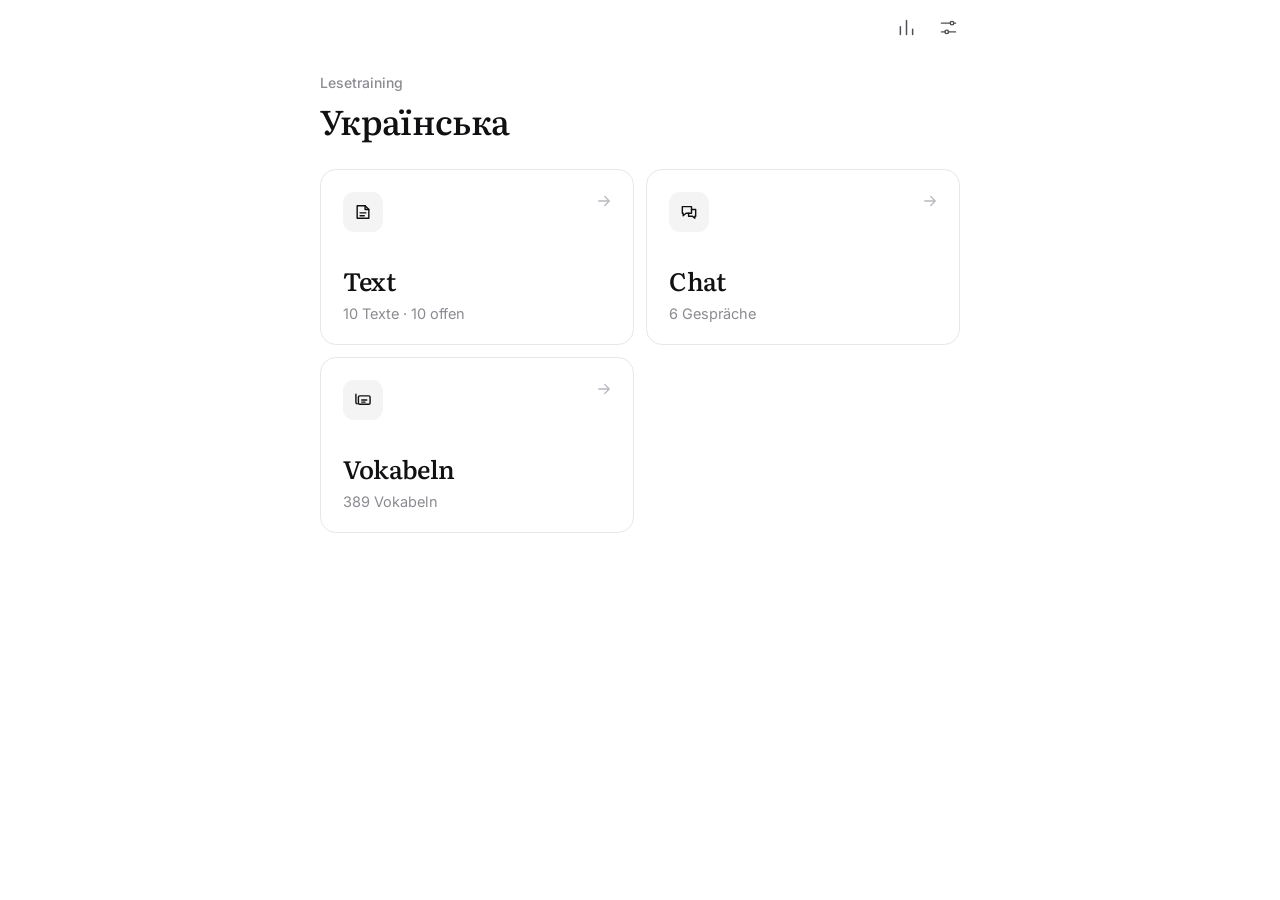
==== commit 0348a81d: "App-Icon unter neuem Dateinamen (-v2), damit iOS das neue Symbol übernimmt Co-Authored-By: Claude Op" ====
--- a/index.html
+++ b/index.html
@@ -13,8 +13,8 @@
   <meta name="apple-mobile-web-app-title" content="Українська">
   <meta name="apple-mobile-web-app-status-bar-style" content="default">
   <link rel="manifest" href="manifest.webmanifest">
-  <link rel="icon" type="image/png" sizes="192x192" href="icons/icon-192.png">
-  <link rel="apple-touch-icon" href="icons/icon-180.png">
+  <link rel="icon" type="image/png" sizes="192x192" href="icons/icon-192-v2.png">
+  <link rel="apple-touch-icon" href="icons/icon-180-v2.png">
   <link rel="preload" href="fonts/literata-latin-opsz-normal.woff2" as="font" type="font/woff2" crossorigin>
   <link rel="preload" href="fonts/literata-cyrillic-opsz-normal.woff2" as="font" type="font/woff2" crossorigin>
   <link rel="stylesheet" href="styles.css">
--- a/styles.css
+++ b/styles.css
@@ -57,6 +57,12 @@
   --correct-soft: #ebf6ef;
   --wrong: #c0362c;
   --wrong-soft: #fdeeec;
+  /* Helleres Blau für „Direkt in Stufe 4“ und Prio „niedrig“ (Vokabeln) */
+  --blue: #3a6cc6;
+  --blue-soft: rgba(58, 108, 198, 0.1);
+  /* Gelb für „Buchstabe vorgesagt“ (Schreiben) */
+  --hint: #a8740c;
+  --hint-soft: #fcf3dc;
 
   --btn-bg: #111113;
   --btn-bg-hover: #2a2a2e;
@@ -101,6 +107,10 @@
     --correct-soft: rgba(76, 195, 138, 0.13);
     --wrong: #f07167;
     --wrong-soft: rgba(240, 113, 103, 0.13);
+    --blue: #86a9ec;
+    --blue-soft: rgba(134, 169, 236, 0.14);
+    --hint: #e8b84a;
+    --hint-soft: rgba(232, 184, 74, 0.14);
 
     --btn-bg: #f3f3f4;
     --btn-bg-hover: #ffffff;
@@ -169,7 +179,9 @@
   justify-content: space-between;
   gap: 8px;
 }
-.bar-side { display: flex; align-items: center; gap: 2px; min-width: 40px; }
+.bar-side { display: flex; align-items: center; gap: 2px; min-width: 40px; flex-shrink: 1; }
+.bar-side #flag-btn { margin-right: -6px; }
+.bar-mid { flex: 1; display: flex; justify-content: center; min-width: 0; }
 .bar-crumb {
   padding-left: 8px;
   font-size: 13.5px;
@@ -247,7 +259,8 @@
   transition: border-color 0.15s ease, color 0.15s ease;
 }
 .pill-btn svg { width: 13px; height: 13px; }
-.pill-btn:hover { color: var(--ink); border-color: var(--ink-3); }
+.pill-btn:hover:not(:disabled) { color: var(--ink); border-color: var(--ink-3); }
+.pill-btn:disabled { opacity: 0.4; }
 
 .btn {
   width: 100%;
@@ -282,6 +295,7 @@
 }
 .seg button {
   flex: 1;
+  min-width: 0;
   height: 34px;
   padding: 0 12px;
   border-radius: 8px;
@@ -565,6 +579,82 @@
 .paused-title { margin: 0; font-family: var(--serif); font-size: 28px; font-weight: 540; letter-spacing: -0.015em; }
 .paused-sub { margin: 8px 0 28px; font-size: 15px; color: var(--ink-3); }
 
+/* ---------- Frage-Antwort ---------- */
+
+.bubble {
+  max-width: 82%;
+  margin-bottom: 12px;
+  padding: 11px 15px;
+  border-radius: 16px;
+  font-family: var(--serif);
+  font-size: 18px;
+  line-height: 1.5;
+}
+.bubble p { margin: 0; }
+.bubble-bot {
+  margin-right: auto;
+  border-bottom-left-radius: 4px;
+  background: var(--surface-2);
+  color: var(--ink);
+}
+.bubble-user {
+  margin-left: auto;
+  border-bottom-right-radius: 4px;
+  background: var(--btn-bg);
+  color: var(--btn-fg);
+}
+.bubble-user .token { text-decoration-color: color-mix(in srgb, var(--btn-fg) 55%, transparent); }
+@media (hover: hover) {
+  .bubble-user .token:hover { background: rgba(255, 255, 255, 0.14); }
+}
+
+.answer-list { display: flex; flex-direction: column; gap: 8px; margin: 4px 0 20px; }
+.answer-row {
+  display: flex;
+  align-items: center;
+  gap: 10px;
+  padding: 10px 8px 10px 16px;
+  border-radius: 14px;
+  border: 1px solid var(--line-2);
+  transition: border-color 0.15s ease, background-color 0.15s ease, opacity 0.2s ease;
+}
+.answer-list:not(.is-done) .answer-row:not(.is-wrong):hover { border-color: var(--ink-3); background: var(--hover); }
+.answer-row-text {
+  flex: 1;
+  margin: 0;
+  font-family: var(--serif);
+  font-size: 17px;
+  line-height: 1.4;
+}
+.answer-send {
+  flex-shrink: 0;
+  width: 36px;
+  height: 36px;
+  display: inline-flex;
+  align-items: center;
+  justify-content: center;
+  border-radius: 50%;
+  background: var(--surface-2);
+  color: var(--ink-2);
+  transition: background-color 0.15s ease, color 0.15s ease;
+}
+.answer-send svg { width: 17px; height: 17px; }
+.answer-list:not(.is-done) .answer-row:not(.is-wrong):hover .answer-send { background: var(--btn-bg); color: var(--btn-fg); }
+.answer-row.is-wrong { border-color: var(--wrong); background: var(--wrong-soft); }
+.answer-row.is-wrong .answer-send { background: var(--wrong); color: #fff; }
+.answer-row.is-correct { border-color: var(--correct); background: var(--correct-soft); }
+.answer-row.is-correct .answer-send { background: var(--correct); color: #fff; }
+.answer-list.is-done .answer-row:not(.is-correct) { opacity: 0.4; }
+.answer-list.is-done .answer-send { pointer-events: none; }
+
+.chat-end {
+  margin: 4px 0 24px;
+  text-align: center;
+  font-size: 13.5px;
+  font-weight: 560;
+  color: var(--ink-3);
+}
+
 /* ---------- Leiste unten ---------- */
 
 .dock {
@@ -789,3 +879,255 @@
   .reader-text { font-size: 20px; }
   .answer { font-size: 16px; gap: 9px; }
 }
+
+/* ---------- Vokabeln ----------
+   Übernommen aus der Lernapp (Karteikarte, Frage-Antwort, Prio-Symbol, Untere Leiste) und auf die
+   Wortkarte angepasst. Alles, was mit den Texten/Chats kollidieren könnte, hängt an `.vocab`. */
+
+.dock-col { display: flex; flex-direction: column; gap: 8px; width: 100%; }
+.dock-row { display: flex; gap: 8px; }
+.dock-row-split { display: grid; grid-template-columns: 1fr 1fr; }
+.dock-pair { display: flex; gap: 8px; min-width: 0; }
+.dock-progress { font-size: 12px; color: var(--ink-3); font-variant-numeric: tabular-nums; }
+
+.btn-correct, .btn-wrong, .btn-fasttrack {
+  --tone: var(--ink-2);
+  --tone-soft: var(--surface-2);
+  background: var(--tone-soft);
+  color: var(--tone);
+  border: 1px solid var(--tone);
+  box-shadow: inset 0 0 0 1px var(--tone);
+  transition: background-color 0.15s ease, border-color 0.15s ease, color 0.15s ease, box-shadow 0.15s ease, transform 0.1s ease;
+}
+.btn-correct { --tone: var(--correct); --tone-soft: var(--correct-soft); }
+.btn-wrong { --tone: var(--wrong); --tone-soft: var(--wrong-soft); }
+.btn-fasttrack { --tone: var(--blue); --tone-soft: var(--blue-soft); }
+.btn-correct:hover:not(:disabled), .btn-wrong:hover:not(:disabled), .btn-fasttrack:hover:not(:disabled) {
+  background: color-mix(in srgb, var(--tone) 16%, var(--bg));
+}
+.btn-correct:disabled, .btn-wrong:disabled, .btn-fasttrack:disabled {
+  background: transparent;
+  color: var(--ink-4);
+  border-color: var(--line-2);
+  box-shadow: none;
+}
+.btn-fill { flex: 1; width: auto; min-width: 0; }
+.btn-fasttrack { width: 50px; flex-shrink: 0; padding: 0; }
+.btn-fasttrack svg { width: 20px; height: 20px; stroke-width: 2.1; }
+
+/* Prio-Symbol: Farben je Prio; das SVG selbst liefert js/prio.js */
+.prio-btn, .prio-toggle-btn {
+  position: relative;
+  display: inline-flex;
+  flex-shrink: 0;
+  border-radius: 30%;
+  transition: transform 0.12s var(--ease);
+}
+.prio-btn:active, .prio-toggle-btn:active { transform: scale(0.92); }
+.prio-icon { display: block; width: 100%; height: 100%; overflow: visible; }
+.prio-bg { fill: var(--prio-tint); stroke: var(--prio-ring); stroke-width: 1px; vector-effect: non-scaling-stroke; transition: fill 0.15s ease, stroke 0.15s ease; }
+.prio-glyph { fill: var(--prio-ink); stroke: var(--prio-ink); transition: fill 0.15s ease, stroke 0.15s ease; }
+.prio-slash { fill: none; stroke: var(--ink-3); stroke-width: 4.5; stroke-linecap: round; }
+[data-prio="hoch"] { --prio-ink: var(--wrong); --prio-tint: var(--wrong-soft); --prio-ring: color-mix(in srgb, var(--wrong) 24%, transparent); }
+[data-prio="normal"] { --prio-ink: var(--ink-2); --prio-tint: var(--surface-2); --prio-ring: var(--line-2); }
+[data-prio="niedrig"] { --prio-ink: var(--blue); --prio-tint: var(--blue-soft); --prio-ring: color-mix(in srgb, var(--blue) 24%, transparent); }
+
+/* Prio-Auswahl: gleiche Größe wie das Symbol auf der Karte (24 px) */
+.prio-row { display: flex; align-items: center; justify-content: space-between; margin: 18px 2px 20px; }
+.prio-toggle { display: flex; gap: 14px; }
+.prio-toggle-btn { width: 24px; height: 24px; }
+.prio-toggle-btn::before, .prio-btn::before { content: ""; position: absolute; inset: -9px; }
+.prio-toggle-btn[data-active="false"] { --prio-ink: var(--ink-4); --prio-tint: transparent; --prio-ring: var(--line-2); }
+.prio-toggle-btn[data-active="false"] .prio-glyph { opacity: 0.75; }
+.prio-count { font-size: 13px; color: var(--ink-3); font-variant-numeric: tabular-nums; }
+.prio-btn { width: 24px; height: 24px; }
+.stats-tabs { margin-bottom: 14px; }
+
+/* Karteikarte */
+.vocab .flash { display: flex; flex-direction: column; gap: 14px; }
+.flash-face {
+  position: relative;
+  min-height: 128px;
+  padding: 22px 22px 20px;
+  border-radius: var(--r-lg);
+  border: 1px solid var(--line);
+  background: var(--surface);
+  display: flex;
+  align-items: center;
+}
+.flash-face > div { width: 100%; }
+.flash-face-question { display: block; min-height: 0; }
+.flash-q { display: flow-root; }
+.flash-answer-wait { margin: 0; font-size: 15px; color: var(--ink-3); }
+.flash-face.is-waiting { cursor: pointer; width: 100%; }
+.flash-face.is-waiting:hover { border-color: var(--line-2); background: var(--hover); }
+.card-meta { float: right; display: flex; align-items: center; gap: 6px; margin: 2px -4px 6px 14px; }
+.level-chip {
+  position: absolute;
+  top: 5px;
+  right: 18px;
+  display: inline-flex;
+  align-items: center;
+  height: 15px;
+  font-size: 10px;
+  font-weight: 650;
+  letter-spacing: 0.02em;
+  color: var(--ink-3);
+  font-variant-numeric: tabular-nums;
+}
+
+/* Das Wort selbst: Serifenschrift, groß; Zahlen/Oberfläche bleiben Sans */
+.v-word {
+  margin: 0;
+  font-family: var(--serif);
+  font-size: 30px;
+  line-height: 1.25;
+  font-weight: 500;
+  letter-spacing: -0.015em;
+  overflow-wrap: anywhere;
+}
+.v-answer { font-size: 28px; }
+.v-hint { margin: 8px 0 0; font-size: 14px; color: var(--ink-3); }
+.v-opt { font-family: var(--serif); }
+
+/* Zusatzinfos unter dem Wort (Wortart, Genus, Formen, Hinweis) – Linie und Ton wie die Erklärung der Lernapp */
+.v-info { margin-top: 16px; padding-top: 14px; border-top: 1px solid var(--line); font-size: 13.5px; line-height: 1.55; color: var(--ink-2); text-align: left; }
+.v-tags { display: flex; flex-wrap: wrap; gap: 6px; }
+.v-tag {
+  display: inline-flex;
+  align-items: center;
+  height: 24px;
+  padding: 0 10px;
+  border-radius: 999px;
+  background: var(--surface-2);
+  font-family: var(--sans);
+  font-size: 11.5px;
+  font-weight: 620;
+  line-height: 1;
+  color: var(--ink-3);
+}
+.v-line { display: flex; gap: 12px; margin: 10px 0 0; }
+.v-line:first-child, .v-tags + .v-line { margin-top: 12px; }
+.v-k { flex: 0 0 4.6em; padding-top: 1px; font-size: 11.5px; font-weight: 620; letter-spacing: 0.02em; color: var(--ink-3); }
+.v-v { flex: 1; min-width: 0; color: var(--ink-2); }
+.v-forms { font-family: var(--serif); font-size: 15px; }
+
+/* Frage-Antwort */
+.vocab .q { padding: 4px 0 8px; }
+.vocab .q + .q { border-top: 0; }
+.vocab .q-text {
+  position: relative;
+  margin: 0 0 18px;
+  padding: 22px 22px 20px;
+  border-radius: var(--r-lg);
+  border: 1px solid var(--line);
+  background: var(--surface);
+}
+.vocab .answers { --answers-gap: 8px; grid-template-columns: 1fr; gap: var(--answers-gap); }
+.vocab .answer { min-height: 60px; padding: 10px 14px 10px 12px; font-size: 18px; }
+.vocab .answers.is-done .answer:not(.is-correct):not(.is-wrong) { opacity: 0.4; }
+.vocab .answer.has-explain {
+  border-bottom-left-radius: 0;
+  border-bottom-right-radius: 0;
+  border-bottom-color: color-mix(in srgb, var(--correct) 28%, transparent);
+  box-shadow: inset 1px 0 0 var(--correct), inset -1px 0 0 var(--correct), inset 0 1px 0 var(--correct);
+}
+.quiz-explain {
+  margin-top: calc(-1 * var(--answers-gap));
+  padding: 4px 14px 13px 12px;
+  max-height: 240px;
+  overflow-y: auto;
+  overscroll-behavior: contain;
+  border: 2px solid var(--correct);
+  border-top: 0;
+  border-radius: 0 0 var(--r) var(--r);
+  background: var(--correct-soft);
+  animation: explain-open 0.28s var(--ease) both;
+}
+.quiz-explain .v-info { margin-top: 0; padding-top: 10px; border-top: 0; }
+.quiz-explain .v-tag { background: color-mix(in srgb, var(--correct) 14%, transparent); color: var(--ink-2); }
+@keyframes explain-open { from { max-height: 0; opacity: 0; } to { max-height: 240px; opacity: 1; } }
+
+/* Formularfelder (Meldungen bearbeiten) */
+.form-group { display: flex; flex-direction: column; gap: 14px; }
+.field-box { display: block; }
+.field-box-label { display: block; margin: 0 2px 6px; font-size: 13px; font-weight: 600; color: var(--ink-3); }
+.field-box textarea, .field-box input[type="text"], .field-box select {
+  width: 100%;
+  padding: 13px 16px;
+  border: 1px solid var(--line-2);
+  border-radius: var(--r);
+  background: var(--surface);
+  font-size: 15.5px;
+  font-family: var(--sans);
+}
+.field-box textarea { min-height: 70px; resize: vertical; }
+.field-box:focus-within .field-box-label { color: var(--accent); }
+.field-box input:focus, .field-box textarea:focus, .field-box select:focus { outline: 2px solid var(--accent); outline-offset: 1px; }
+
+/* Schreiben: Lösungskästchen und Buchstabenkacheln */
+.w-sub { margin: -18px 0 0; font-size: 13.5px; color: var(--ink-3); }
+.w-sol { display: flex; flex-wrap: wrap; justify-content: center; gap: 10px 16px; margin: 2px 0 22px; }
+.w-word { display: flex; gap: 5px; max-width: 100%; min-width: 0; }
+.w-box {
+  width: 36px;
+  flex: 0 1 auto;
+  min-width: 15px;
+  height: 46px;
+  display: inline-flex;
+  align-items: center;
+  justify-content: center;
+  border-radius: 9px;
+  border: 1px solid var(--line-2);
+  background: var(--surface);
+  font-family: var(--serif);
+  font-size: 22px;
+  font-weight: 500;
+  color: var(--ink);
+  transition: background-color 0.15s ease, border-color 0.15s ease, color 0.15s ease;
+}
+.w-box.is-fixed { width: auto; min-width: 8px; border-color: transparent; background: none; color: var(--ink-3); }
+.w-box.is-ok { background: var(--correct-soft); border-color: var(--correct); box-shadow: inset 0 0 0 1px var(--correct); color: var(--correct); }
+.w-box.is-help { background: var(--hint-soft); border-color: var(--hint); box-shadow: inset 0 0 0 1px var(--hint); color: var(--hint); }
+.w-box.is-lost { background: var(--wrong-soft); border-color: var(--wrong); box-shadow: inset 0 0 0 1px var(--wrong); color: var(--wrong); }
+.w-pool { display: flex; flex-wrap: wrap; justify-content: center; gap: 8px; }
+.w-tile {
+  width: 46px;
+  height: 50px;
+  border-radius: var(--r);
+  border: 1px solid var(--line-2);
+  background: var(--surface);
+  font-family: var(--serif);
+  font-size: 22px;
+  font-weight: 500;
+  transition: opacity 0.2s ease, border-color 0.15s ease, background-color 0.15s ease, transform 0.1s ease;
+}
+.w-tile:hover:not(:disabled) { border-color: var(--ink-3); background: var(--hover); }
+.w-tile:active:not(:disabled) { transform: scale(0.95); }
+.w-tile.is-used { opacity: 0.28; }
+.w-tile.is-flash { animation: tile-wrong 0.6s ease; }
+@keyframes tile-wrong {
+  0%, 100% { background: var(--surface); border-color: var(--line-2); color: var(--ink); }
+  25%, 55% { background: var(--wrong-soft); border-color: var(--wrong); color: var(--wrong); box-shadow: inset 0 0 0 1px var(--wrong); }
+}
+.w-info { min-height: 0; animation: explain-open 0.28s var(--ease) both; }
+.w-info .v-info { margin-top: 0; padding-top: 0; border-top: 0; }
+
+@media (max-width: 480px) {
+  .bar-inner { height: 48px; }
+  .w-box { width: 32px; height: 42px; font-size: 20px; }
+  .w-word { gap: 3px; }
+  .w-tile { width: 42px; height: 46px; font-size: 20px; }
+  .screen.has-dock { padding-bottom: 14px; }
+  .dock { padding: 8px 0 calc(8px + env(safe-area-inset-bottom)); }
+  .dock .btn { height: 44px; }
+  .dock .btn-fasttrack { width: 44px; }
+  .dock-progress { font-size: 11px; }
+  .flash-face { padding: 18px 16px 16px; }
+  .vocab .q-text { padding: 18px 16px 16px; margin-bottom: 12px; }
+  .v-word { font-size: 26px; }
+  .v-answer { font-size: 25px; }
+  .vocab .answers { --answers-gap: 6px; }
+  .vocab .answer { min-height: 52px; padding: 8px 10px; font-size: 17px; }
+  .level-chip { right: 14px; }
+}
